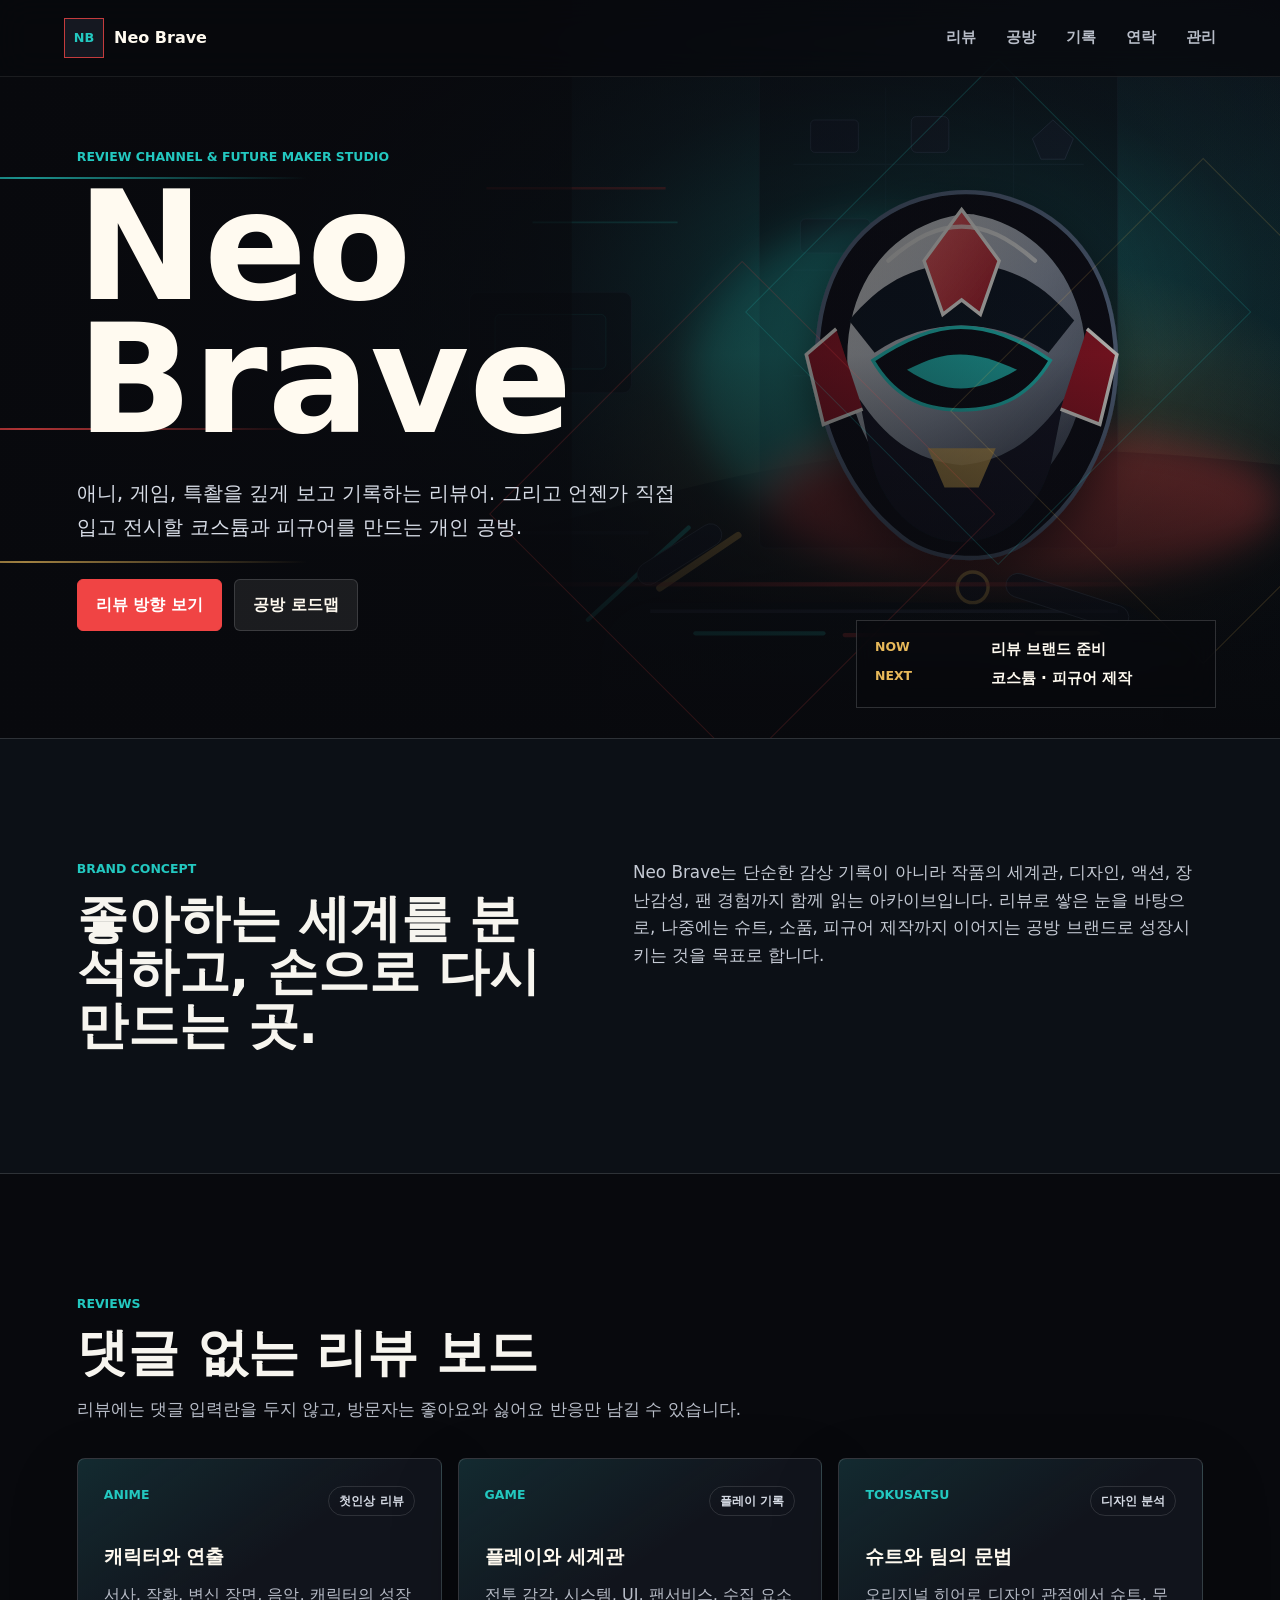
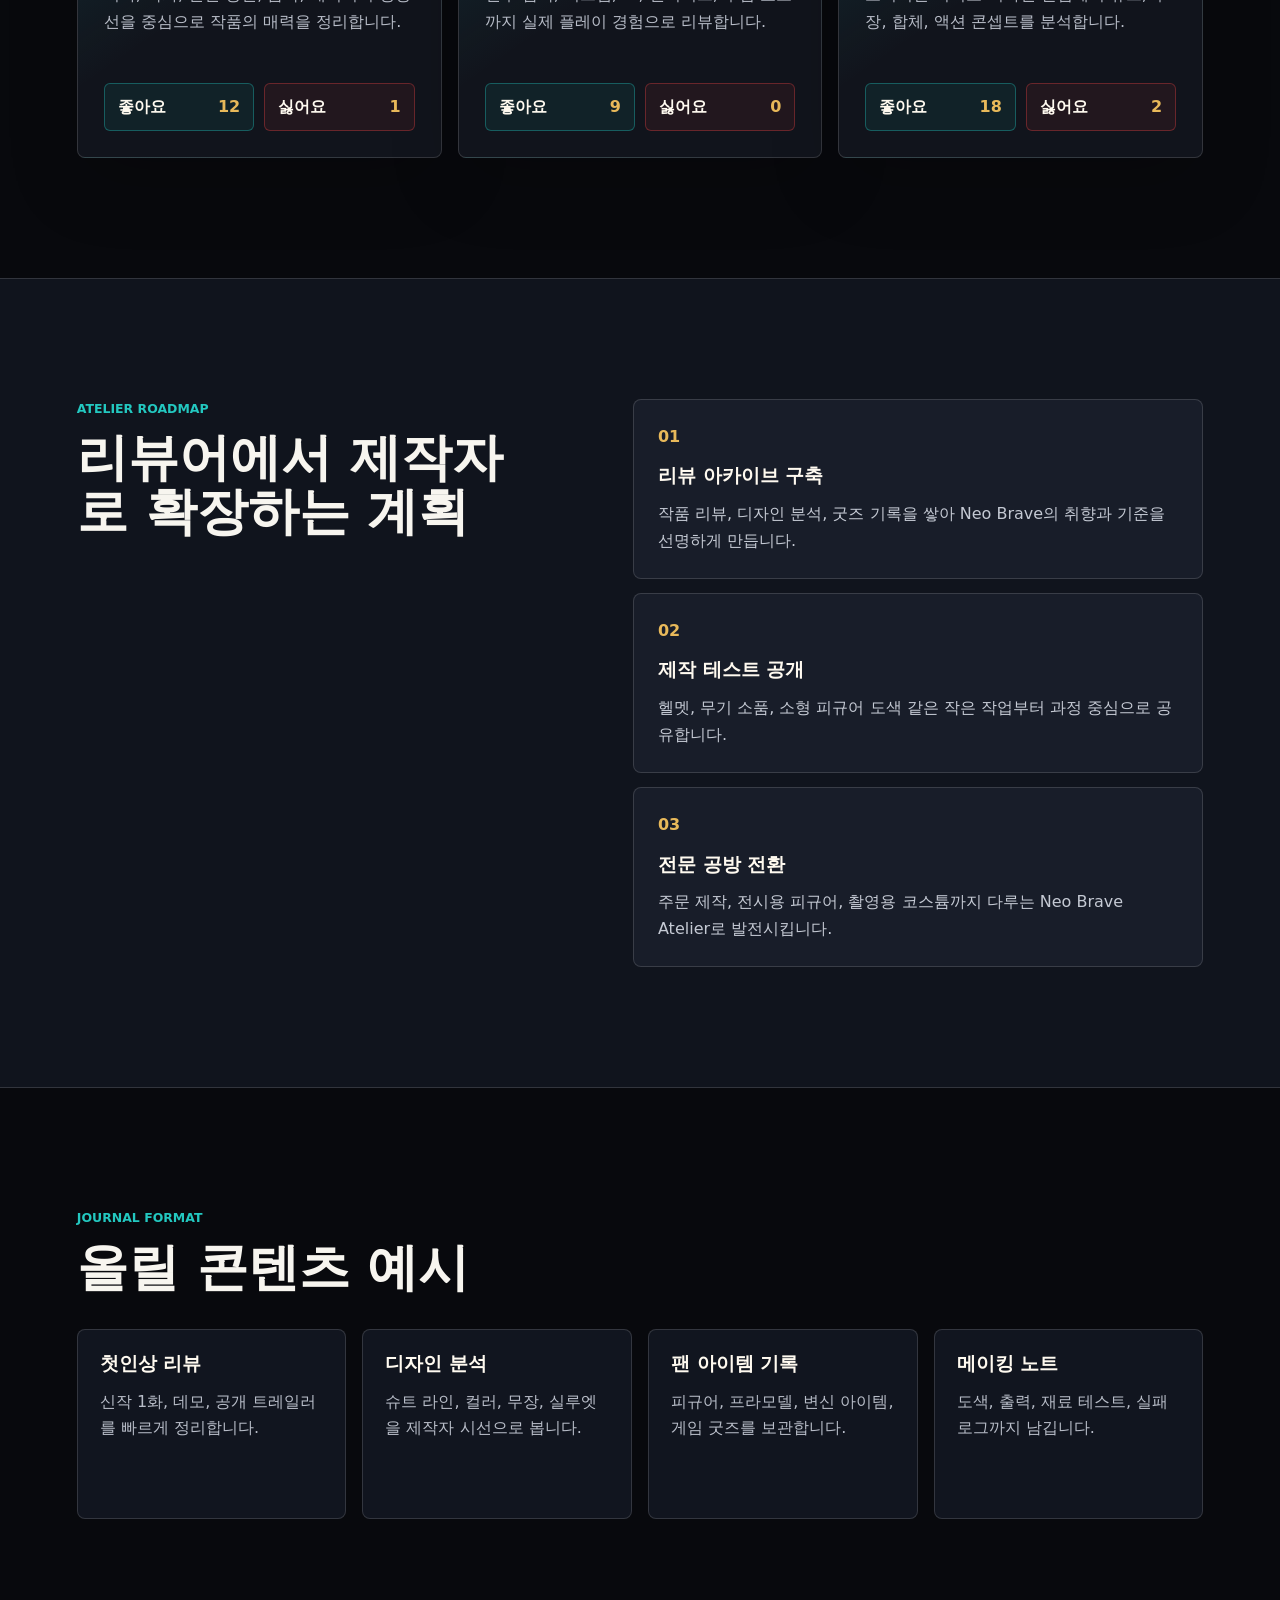
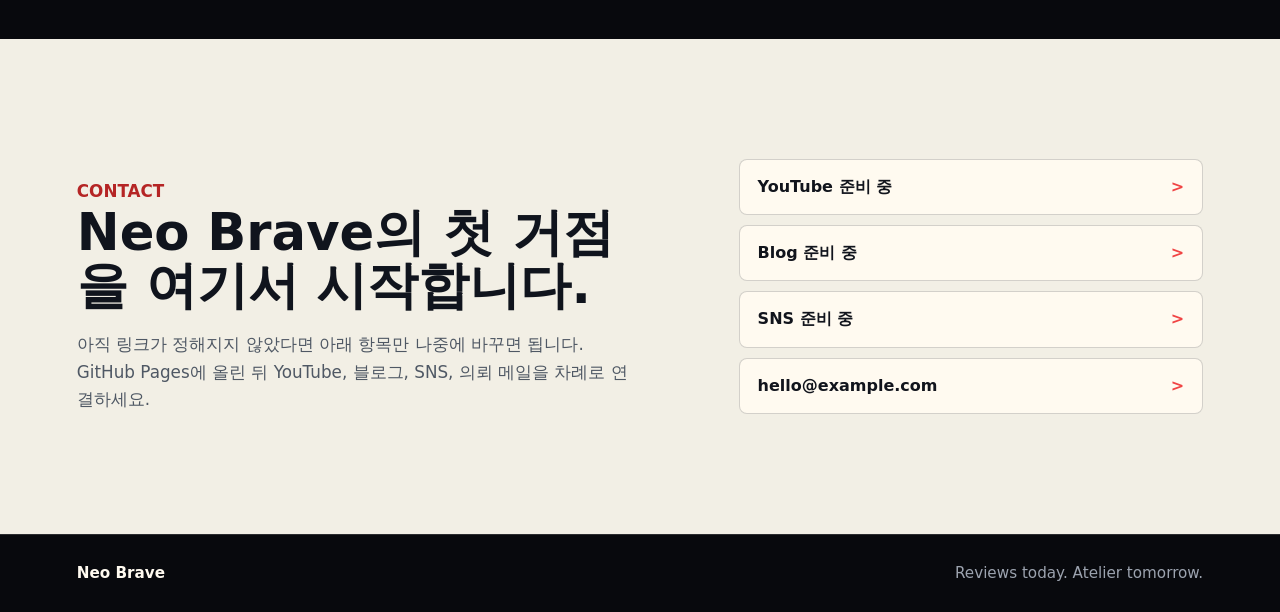
==== index.html @ 8bb8a766 "Add files via upload" ====
<!doctype html>
<html lang="ko">
  <head>
    <meta charset="utf-8" />
    <meta name="viewport" content="width=device-width, initial-scale=1" />
    <meta
      name="description"
      content="Neo Brave는 애니, 게임, 특촬 리뷰에서 출발해 코스튬과 피규어 제작으로 확장하는 개인 제작소입니다."
    />
    <title>Neo Brave | 리뷰와 제작의 개인 공방</title>
    <link rel="stylesheet" href="styles.css" />
  </head>
  <body>
    <header class="site-header" aria-label="주요 메뉴">
      <a class="brand-mark" href="#top" aria-label="Neo Brave 홈">
        <span class="brand-symbol">NB</span>
        <span>Neo Brave</span>
      </a>
      <nav class="nav-links" aria-label="페이지 이동">
        <a href="#reviews">리뷰</a>
        <a href="#atelier">공방</a>
        <a href="#journal">기록</a>
        <a href="#contact">연락</a>
        <a href="admin.html">관리</a>
      </nav>
    </header>

    <main id="top">
      <section class="hero" aria-labelledby="hero-title">
        <img class="hero-image" src="assets/neo-brave-hero.svg" alt="" />
        <div class="hero-shade" aria-hidden="true"></div>
        <div class="motion-grid" aria-hidden="true">
          <span></span>
          <span></span>
          <span></span>
        </div>
        <div class="signal-lines" aria-hidden="true">
          <span></span>
          <span></span>
          <span></span>
        </div>
        <div class="hero-content">
          <p class="eyebrow" data-bind="brand.eyebrow">Review Channel & Future Maker Studio</p>
          <h1 id="hero-title" data-bind="brand.heroTitle">Neo Brave</h1>
          <p class="hero-copy" data-bind="brand.heroCopy">
            애니, 게임, 특촬을 깊게 보고 기록하는 리뷰어. 그리고 언젠가 직접 입고 전시할
            코스튬과 피규어를 만드는 개인 공방.
          </p>
          <div class="hero-actions" aria-label="주요 이동">
            <a class="button primary" href="#reviews">리뷰 방향 보기</a>
            <a class="button secondary" href="#atelier">공방 로드맵</a>
          </div>
        </div>
        <div class="hero-status" aria-label="Neo Brave 현재 상태">
          <span>Now</span>
          <strong data-bind="brand.nowStatus">리뷰 브랜드 준비</strong>
          <span>Next</span>
          <strong data-bind="brand.nextStatus">코스튬 · 피규어 제작</strong>
        </div>
      </section>

      <section class="intro-section" aria-labelledby="intro-title">
        <div class="section-inner split">
          <div>
            <p class="section-kicker">Brand Concept</p>
            <h2 id="intro-title" data-bind="brand.introTitle">좋아하는 세계를 분석하고, 손으로 다시 만드는 곳.</h2>
          </div>
          <p data-bind="brand.introCopy">
            Neo Brave는 단순한 감상 기록이 아니라 작품의 세계관, 디자인, 액션, 장난감성,
            팬 경험까지 함께 읽는 아카이브입니다. 리뷰로 쌓은 눈을 바탕으로, 나중에는
            슈트, 소품, 피규어 제작까지 이어지는 공방 브랜드로 성장시키는 것을 목표로 합니다.
          </p>
        </div>
      </section>

      <section class="content-section" id="reviews" aria-labelledby="reviews-title">
        <div class="section-inner">
          <div class="section-heading">
            <p class="section-kicker">Reviews</p>
            <h2 id="reviews-title">댓글 없는 리뷰 보드</h2>
            <p class="section-note">
              리뷰에는 댓글 입력란을 두지 않고, 방문자는 좋아요와 싫어요 반응만 남길 수 있습니다.
            </p>
          </div>
          <div class="review-board" data-review-list aria-live="polite">
            <article class="review-card is-loading">
              <span class="card-label">Loading</span>
              <h3>리뷰를 불러오는 중</h3>
              <p>관리창에서 새 리뷰를 추가할 수 있습니다.</p>
            </article>
          </div>
        </div>
      </section>

      <section class="atelier-section" id="atelier" aria-labelledby="atelier-title">
        <div class="section-inner split">
          <div>
            <p class="section-kicker">Atelier Roadmap</p>
            <h2 id="atelier-title">리뷰어에서 제작자로 확장하는 계획</h2>
          </div>
          <div class="timeline" aria-label="공방 성장 단계">
            <article class="timeline-item">
              <span>01</span>
              <h3>리뷰 아카이브 구축</h3>
              <p>작품 리뷰, 디자인 분석, 굿즈 기록을 쌓아 Neo Brave의 취향과 기준을 선명하게 만듭니다.</p>
            </article>
            <article class="timeline-item">
              <span>02</span>
              <h3>제작 테스트 공개</h3>
              <p>헬멧, 무기 소품, 소형 피규어 도색 같은 작은 작업부터 과정 중심으로 공유합니다.</p>
            </article>
            <article class="timeline-item">
              <span>03</span>
              <h3>전문 공방 전환</h3>
              <p>주문 제작, 전시용 피규어, 촬영용 코스튬까지 다루는 Neo Brave Atelier로 발전시킵니다.</p>
            </article>
          </div>
        </div>
      </section>

      <section class="content-section" id="journal" aria-labelledby="journal-title">
        <div class="section-inner">
          <div class="section-heading">
            <p class="section-kicker">Journal Format</p>
            <h2 id="journal-title">올릴 콘텐츠 예시</h2>
          </div>
          <div class="card-grid four">
            <article class="mini-card">
              <h3>첫인상 리뷰</h3>
              <p>신작 1화, 데모, 공개 트레일러를 빠르게 정리합니다.</p>
            </article>
            <article class="mini-card">
              <h3>디자인 분석</h3>
              <p>슈트 라인, 컬러, 무장, 실루엣을 제작자 시선으로 봅니다.</p>
            </article>
            <article class="mini-card">
              <h3>팬 아이템 기록</h3>
              <p>피규어, 프라모델, 변신 아이템, 게임 굿즈를 보관합니다.</p>
            </article>
            <article class="mini-card">
              <h3>메이킹 노트</h3>
              <p>도색, 출력, 재료 테스트, 실패 로그까지 남깁니다.</p>
            </article>
          </div>
        </div>
      </section>

      <section class="contact-section" id="contact" aria-labelledby="contact-title">
        <div class="section-inner contact-layout">
          <div>
            <p class="section-kicker">Contact</p>
            <h2 id="contact-title">Neo Brave의 첫 거점을 여기서 시작합니다.</h2>
            <p>
              아직 링크가 정해지지 않았다면 아래 항목만 나중에 바꾸면 됩니다. GitHub Pages에 올린 뒤
              YouTube, 블로그, SNS, 의뢰 메일을 차례로 연결하세요.
            </p>
          </div>
          <div class="contact-links" data-contact-list aria-label="외부 링크">
            <a href="#" aria-label="YouTube 링크 준비 중">YouTube 준비 중</a>
            <a href="#" aria-label="Blog 링크 준비 중">Blog 준비 중</a>
            <a href="#" aria-label="SNS 링크 준비 중">SNS 준비 중</a>
            <a href="mailto:hello@example.com">hello@example.com</a>
          </div>
        </div>
      </section>
    </main>

    <footer class="site-footer">
      <span>Neo Brave</span>
      <span data-bind="brand.footerTagline">Reviews today. Atelier tomorrow.</span>
    </footer>
    <script src="data.js"></script>
    <script src="script.js"></script>
  </body>
</html>
---- styles.css ----
:root {
  --bg: #08090d;
  --panel: #11141c;
  --panel-strong: #181d29;
  --text: #f7f5ef;
  --muted: #b8bdc8;
  --line: rgba(255, 255, 255, 0.14);
  --red: #f04444;
  --teal: #23c8c0;
  --gold: #e8b95a;
  --white-soft: #fffaf0;
  --max: 1160px;
}

* {
  box-sizing: border-box;
}

html {
  scroll-behavior: smooth;
}

body {
  margin: 0;
  min-width: 320px;
  background: var(--bg);
  color: var(--text);
  font-family: "Pretendard", "Noto Sans KR", "Segoe UI", system-ui, sans-serif;
  line-height: 1.65;
}

body::selection {
  background: var(--red);
  color: var(--white-soft);
}

a {
  color: inherit;
  text-decoration: none;
}

.site-header {
  position: fixed;
  inset: 0 0 auto;
  z-index: 10;
  display: flex;
  align-items: center;
  justify-content: space-between;
  gap: 24px;
  padding: 18px clamp(20px, 5vw, 64px);
  background: rgba(8, 9, 13, 0.72);
  border-bottom: 1px solid rgba(255, 255, 255, 0.08);
  backdrop-filter: blur(16px);
}

.brand-mark {
  display: inline-flex;
  align-items: center;
  gap: 10px;
  font-weight: 800;
  color: var(--white-soft);
}

.brand-symbol {
  display: inline-grid;
  width: 40px;
  height: 40px;
  place-items: center;
  border: 1px solid rgba(240, 68, 68, 0.8);
  background: #151821;
  color: var(--teal);
  font-size: 0.8rem;
}

.nav-links {
  display: flex;
  align-items: center;
  gap: clamp(12px, 3vw, 30px);
  color: var(--muted);
  font-size: 0.95rem;
  font-weight: 700;
}

.nav-links a {
  transition: color 160ms ease;
}

.nav-links a:hover {
  color: var(--teal);
}

.hero {
  position: relative;
  isolation: isolate;
  min-height: 82svh;
  display: grid;
  align-items: center;
  padding: 112px clamp(20px, 6vw, 78px) 72px;
  overflow: hidden;
}

.hero-image,
.hero-shade {
  position: absolute;
  inset: 0;
  width: 100%;
  height: 100%;
}

.hero-image {
  z-index: -3;
  object-fit: cover;
  object-position: center;
  transform: scale(1.04);
  animation: hero-drift 18s ease-in-out infinite alternate;
}

.hero-shade {
  z-index: -2;
  background:
    linear-gradient(90deg, rgba(8, 9, 13, 0.96) 0%, rgba(8, 9, 13, 0.72) 42%, rgba(8, 9, 13, 0.12) 100%),
    linear-gradient(180deg, rgba(8, 9, 13, 0.42) 0%, rgba(8, 9, 13, 0.08) 48%, #08090d 100%);
}

.hero-content {
  position: relative;
  width: min(660px, 100%);
  animation: rise-in 900ms ease both;
}

.motion-grid,
.signal-lines {
  position: absolute;
  inset: 0;
  z-index: -1;
  overflow: hidden;
  pointer-events: none;
}

.motion-grid span {
  position: absolute;
  width: 28vw;
  height: 28vw;
  min-width: 260px;
  min-height: 260px;
  border: 1px solid rgba(35, 200, 192, 0.18);
  transform: rotate(45deg);
  animation: float-panel 12s ease-in-out infinite;
}

.motion-grid span:nth-child(1) {
  right: 8%;
  top: 18%;
}

.motion-grid span:nth-child(2) {
  right: 28%;
  bottom: 6%;
  border-color: rgba(240, 68, 68, 0.16);
  animation-delay: -4s;
}

.motion-grid span:nth-child(3) {
  right: -8%;
  bottom: 20%;
  border-color: rgba(232, 185, 90, 0.16);
  animation-delay: -7s;
}

.signal-lines span {
  position: absolute;
  left: -20%;
  width: 44%;
  height: 2px;
  background: linear-gradient(90deg, transparent, rgba(35, 200, 192, 0.72), transparent);
  animation: signal-sweep 7s linear infinite;
}

.signal-lines span:nth-child(1) {
  top: 24%;
}

.signal-lines span:nth-child(2) {
  top: 58%;
  background: linear-gradient(90deg, transparent, rgba(240, 68, 68, 0.72), transparent);
  animation-delay: -2.2s;
}

.signal-lines span:nth-child(3) {
  top: 76%;
  background: linear-gradient(90deg, transparent, rgba(232, 185, 90, 0.68), transparent);
  animation-delay: -4.4s;
}

.eyebrow,
.section-kicker,
.card-label {
  margin: 0 0 12px;
  color: var(--teal);
  font-size: 0.78rem;
  font-weight: 800;
  text-transform: uppercase;
  letter-spacing: 0;
}

h1,
h2,
h3,
p {
  overflow-wrap: anywhere;
}

h1 {
  margin: 0;
  color: var(--white-soft);
  font-size: clamp(4.2rem, 12vw, 9.5rem);
  line-height: 0.88;
  letter-spacing: 0;
}

h2 {
  margin: 0;
  font-size: clamp(2rem, 4vw, 4.1rem);
  line-height: 1.05;
  letter-spacing: 0;
}

h3 {
  margin: 0 0 12px;
  color: var(--white-soft);
  font-size: 1.2rem;
  line-height: 1.3;
}

.hero-copy {
  max-width: 620px;
  margin: 30px 0 0;
  color: #d8dde7;
  font-size: clamp(1.05rem, 2vw, 1.28rem);
}

.hero-actions {
  display: flex;
  flex-wrap: wrap;
  gap: 12px;
  margin-top: 34px;
}

.button {
  display: inline-flex;
  min-height: 48px;
  align-items: center;
  justify-content: center;
  padding: 12px 18px;
  border: 1px solid var(--line);
  border-radius: 6px;
  font-weight: 800;
  transition:
    transform 160ms ease,
    border-color 160ms ease,
    background 160ms ease;
}

.button:hover {
  transform: translateY(-2px);
}

.button.primary {
  background: var(--red);
  border-color: var(--red);
  color: #fff;
}

.button.secondary {
  background: rgba(255, 255, 255, 0.08);
  color: var(--white-soft);
}

.hero-status {
  position: absolute;
  right: clamp(20px, 5vw, 72px);
  bottom: 30px;
  display: grid;
  grid-template-columns: auto auto;
  gap: 4px 14px;
  width: min(360px, calc(100% - 40px));
  padding: 16px 18px;
  border: 1px solid rgba(255, 255, 255, 0.16);
  background: rgba(8, 9, 13, 0.72);
  backdrop-filter: blur(16px);
}

.hero-status span {
  color: var(--gold);
  font-size: 0.78rem;
  font-weight: 800;
  text-transform: uppercase;
}

.hero-status strong {
  color: var(--white-soft);
  font-size: 0.95rem;
}

.intro-section,
.content-section,
.atelier-section,
.contact-section {
  padding: clamp(64px, 10vw, 120px) clamp(20px, 6vw, 78px);
}

.intro-section {
  background: #0c1016;
  border-top: 1px solid var(--line);
  border-bottom: 1px solid var(--line);
}

.content-section {
  background: var(--bg);
}

.atelier-section {
  background: #10141d;
  border-block: 1px solid var(--line);
}

.contact-section {
  background: #f2efe5;
  color: #10141d;
}

.section-inner {
  width: min(var(--max), 100%);
  margin: 0 auto;
}

.split {
  display: grid;
  grid-template-columns: minmax(0, 0.9fr) minmax(320px, 1.1fr);
  gap: clamp(32px, 7vw, 92px);
  align-items: start;
}

.split > p,
.contact-layout p {
  margin: 0;
  color: var(--muted);
  font-size: 1.05rem;
}

.intro-section .split > p,
.atelier-section .timeline p {
  color: #c5cad4;
}

.section-heading {
  max-width: 720px;
  margin-bottom: 34px;
}

.section-note {
  margin: 16px 0 0;
  color: var(--muted);
  font-size: 1.05rem;
}

.card-grid {
  display: grid;
  gap: 16px;
}

.card-grid.three {
  grid-template-columns: repeat(3, minmax(0, 1fr));
}

.card-grid.four {
  grid-template-columns: repeat(4, minmax(0, 1fr));
}

.feature-card,
.mini-card,
.timeline-item {
  border: 1px solid var(--line);
  border-radius: 8px;
  background: var(--panel);
}

.feature-card {
  min-height: 260px;
  padding: 26px;
  display: flex;
  flex-direction: column;
  justify-content: flex-end;
}

.feature-card p,
.mini-card p {
  margin: 0;
  color: var(--muted);
}

.feature-card:nth-child(2) {
  background: #141a22;
  border-color: rgba(35, 200, 192, 0.34);
}

.feature-card:nth-child(3) {
  background: #18151a;
  border-color: rgba(240, 68, 68, 0.34);
}

.review-board {
  display: grid;
  grid-template-columns: repeat(3, minmax(0, 1fr));
  gap: 16px;
}

.review-card {
  min-height: 300px;
  display: flex;
  flex-direction: column;
  justify-content: space-between;
  padding: 26px;
  border: 1px solid var(--line);
  border-radius: 8px;
  background:
    linear-gradient(145deg, rgba(35, 200, 192, 0.12), transparent 42%),
    #11141c;
  box-shadow: 0 24px 70px rgba(0, 0, 0, 0.18);
}

.review-card.reveal-card {
  opacity: 0;
  transform: translateY(22px);
  transition:
    opacity 500ms ease,
    transform 500ms ease,
    border-color 180ms ease;
}

.review-card.reveal-card.is-visible {
  opacity: 1;
  transform: translateY(0);
}

.review-card:hover {
  border-color: rgba(35, 200, 192, 0.44);
}

.review-card-top {
  display: flex;
  align-items: center;
  justify-content: space-between;
  gap: 12px;
  margin-bottom: 28px;
}

.review-tag {
  display: inline-flex;
  min-height: 28px;
  align-items: center;
  padding: 4px 10px;
  border: 1px solid rgba(255, 255, 255, 0.12);
  border-radius: 999px;
  color: #d6dbe5;
  font-size: 0.78rem;
  font-weight: 800;
  white-space: nowrap;
}

.review-card p {
  margin: 0 0 24px;
  color: var(--muted);
}

.reaction-row {
  display: grid;
  grid-template-columns: repeat(2, minmax(0, 1fr));
  gap: 10px;
  margin-top: auto;
}

.reaction-button {
  display: flex;
  min-height: 48px;
  align-items: center;
  justify-content: space-between;
  gap: 8px;
  padding: 10px 13px;
  border: 1px solid rgba(35, 200, 192, 0.36);
  border-radius: 6px;
  background: rgba(35, 200, 192, 0.08);
  color: var(--white-soft);
  font: inherit;
  font-weight: 800;
  cursor: pointer;
  transition:
    transform 150ms ease,
    background 150ms ease,
    border-color 150ms ease;
}

.reaction-button:hover,
.reaction-button.is-active {
  transform: translateY(-2px);
  border-color: var(--teal);
  background: rgba(35, 200, 192, 0.18);
}

.reaction-button.dislike {
  border-color: rgba(240, 68, 68, 0.34);
  background: rgba(240, 68, 68, 0.08);
}

.reaction-button.dislike:hover,
.reaction-button.dislike.is-active {
  border-color: var(--red);
  background: rgba(240, 68, 68, 0.16);
}

.reaction-button strong {
  color: var(--gold);
}

.timeline {
  display: grid;
  gap: 14px;
}

.timeline-item {
  padding: 24px;
  background: var(--panel-strong);
}

.timeline-item span {
  display: inline-block;
  margin-bottom: 14px;
  color: var(--gold);
  font-weight: 900;
}

.timeline-item p {
  margin: 0;
}

.mini-card {
  min-height: 190px;
  padding: 22px;
  background: #11151f;
}

.contact-layout {
  display: grid;
  grid-template-columns: minmax(0, 1.1fr) minmax(320px, 0.9fr);
  gap: clamp(32px, 8vw, 94px);
  align-items: end;
}

.contact-section .section-kicker {
  color: #b52525;
}

.contact-section h2 {
  color: #10141d;
}

.contact-layout p {
  margin-top: 18px;
  color: #4f5864;
}

.contact-links {
  display: grid;
  gap: 10px;
}

.contact-links a {
  display: flex;
  min-height: 54px;
  align-items: center;
  justify-content: space-between;
  padding: 14px 18px;
  border: 1px solid rgba(16, 20, 29, 0.18);
  border-radius: 8px;
  background: #fffaf0;
  color: #11141c;
  font-weight: 800;
}

.contact-links a::after {
  content: ">";
  color: var(--red);
}

.site-footer {
  display: flex;
  flex-wrap: wrap;
  justify-content: space-between;
  gap: 12px;
  padding: 26px clamp(20px, 6vw, 78px);
  background: #08090d;
  color: #9ca3af;
  border-top: 1px solid var(--line);
  font-size: 0.95rem;
}

.site-footer span:first-child {
  color: var(--white-soft);
  font-weight: 900;
}

.admin-page {
  background:
    radial-gradient(circle at 78% 12%, rgba(35, 200, 192, 0.16), transparent 34rem),
    radial-gradient(circle at 18% 24%, rgba(240, 68, 68, 0.12), transparent 30rem),
    var(--bg);
}

.admin-shell {
  padding: 128px clamp(20px, 6vw, 78px) 80px;
}

.admin-hero,
.admin-grid {
  width: min(var(--max), 100%);
  margin: 0 auto;
}

.admin-hero {
  padding: 52px 0 34px;
}

.admin-hero h1 {
  font-size: clamp(3.2rem, 8vw, 6.4rem);
}

.admin-hero p:not(.eyebrow) {
  max-width: 760px;
  margin: 24px 0 0;
  color: var(--muted);
  font-size: 1.08rem;
}

.admin-grid {
  display: grid;
  grid-template-columns: minmax(0, 1fr) minmax(0, 1fr);
  gap: 18px;
}

.admin-panel {
  padding: 24px;
  border: 1px solid var(--line);
  border-radius: 8px;
  background: rgba(17, 20, 28, 0.92);
}

.admin-panel.wide {
  grid-column: 1 / -1;
}

.admin-panel-heading {
  margin-bottom: 20px;
}

.admin-panel h2 {
  font-size: clamp(1.5rem, 3vw, 2.35rem);
}

.admin-panel label {
  display: grid;
  gap: 8px;
  margin-bottom: 14px;
  color: #d5d9e2;
  font-size: 0.92rem;
  font-weight: 800;
}

.admin-panel input,
.admin-panel textarea {
  width: 100%;
  border: 1px solid rgba(255, 255, 255, 0.14);
  border-radius: 6px;
  background: #090d14;
  color: var(--text);
  font: inherit;
  padding: 12px 13px;
}

.admin-panel textarea {
  resize: vertical;
}

.form-pair {
  display: grid;
  grid-template-columns: repeat(2, minmax(0, 1fr));
  gap: 12px;
}

.admin-actions {
  display: flex;
  flex-wrap: wrap;
  gap: 10px;
}

.admin-actions.compact {
  justify-content: flex-end;
}

.admin-list {
  display: grid;
  gap: 10px;
  margin-top: 16px;
}

.admin-list-item,
.contact-editor {
  display: grid;
  gap: 12px;
  padding: 14px;
  border: 1px solid rgba(255, 255, 255, 0.12);
  border-radius: 8px;
  background: rgba(255, 255, 255, 0.04);
}

.admin-list-item {
  grid-template-columns: minmax(0, 1fr) auto;
  align-items: center;
}

.admin-list-item strong,
.admin-list-item span {
  display: block;
}

.admin-list-item span {
  margin-top: 4px;
  color: var(--muted);
  font-size: 0.92rem;
}

.contact-editor {
  grid-template-columns: minmax(0, 1fr) minmax(0, 1fr) auto;
  align-items: end;
}

.admin-help {
  margin: 0 0 16px;
  color: var(--muted);
}

.button.danger,
.button.secondary.danger {
  border-color: rgba(240, 68, 68, 0.4);
  color: #ffd9d9;
}

@keyframes hero-drift {
  from {
    transform: scale(1.04) translate3d(0, 0, 0);
  }

  to {
    transform: scale(1.1) translate3d(1.5%, -1.2%, 0);
  }
}

@keyframes float-panel {
  0%,
  100% {
    transform: translate3d(0, 0, 0) rotate(45deg);
  }

  50% {
    transform: translate3d(18px, -22px, 0) rotate(48deg);
  }
}

@keyframes signal-sweep {
  from {
    transform: translateX(0);
  }

  to {
    transform: translateX(330%);
  }
}

@keyframes rise-in {
  from {
    opacity: 0;
    transform: translateY(18px);
  }

  to {
    opacity: 1;
    transform: translateY(0);
  }
}

@media (max-width: 900px) {
  .site-header {
    position: absolute;
    align-items: flex-start;
    flex-direction: column;
    gap: 14px;
  }

  .nav-links {
    width: 100%;
    justify-content: space-between;
  }

  .hero {
    min-height: 78svh;
    padding-top: 154px;
  }

  .hero-shade {
    background:
      linear-gradient(90deg, rgba(8, 9, 13, 0.96) 0%, rgba(8, 9, 13, 0.68) 64%, rgba(8, 9, 13, 0.18) 100%),
      linear-gradient(180deg, rgba(8, 9, 13, 0.4) 0%, #08090d 100%);
  }

  .split,
  .contact-layout {
    grid-template-columns: 1fr;
  }

  .card-grid.three,
  .card-grid.four,
  .review-board {
    grid-template-columns: repeat(2, minmax(0, 1fr));
  }

  .hero-status {
    position: static;
    margin-top: 34px;
  }

  .admin-shell {
    padding-top: 168px;
  }

  .admin-grid {
    grid-template-columns: 1fr;
  }

  .contact-editor,
  .admin-list-item {
    grid-template-columns: 1fr;
  }
}

@media (max-width: 620px) {
  .brand-symbol {
    width: 36px;
    height: 36px;
  }

  .nav-links {
    gap: 8px;
    font-size: 0.86rem;
  }

  .hero {
    min-height: auto;
    padding-bottom: 56px;
  }

  h1 {
    font-size: 4.4rem;
  }

  h2 {
    font-size: 2rem;
  }

  .hero-actions,
  .button {
    width: 100%;
  }

  .card-grid.three,
  .card-grid.four,
  .review-board {
    grid-template-columns: 1fr;
  }

  .feature-card,
  .mini-card,
  .timeline-item {
    min-height: auto;
    padding: 22px;
  }

  .contact-links a {
    align-items: flex-start;
    gap: 12px;
  }

  .review-card-top,
  .reaction-row,
  .form-pair {
    grid-template-columns: 1fr;
  }

  .review-card-top {
    align-items: flex-start;
    flex-direction: column;
  }
}

@media (prefers-reduced-motion: reduce) {
  *,
  *::before,
  *::after {
    scroll-behavior: auto !important;
    animation-duration: 1ms !important;
    animation-iteration-count: 1 !important;
    transition-duration: 1ms !important;
  }
}
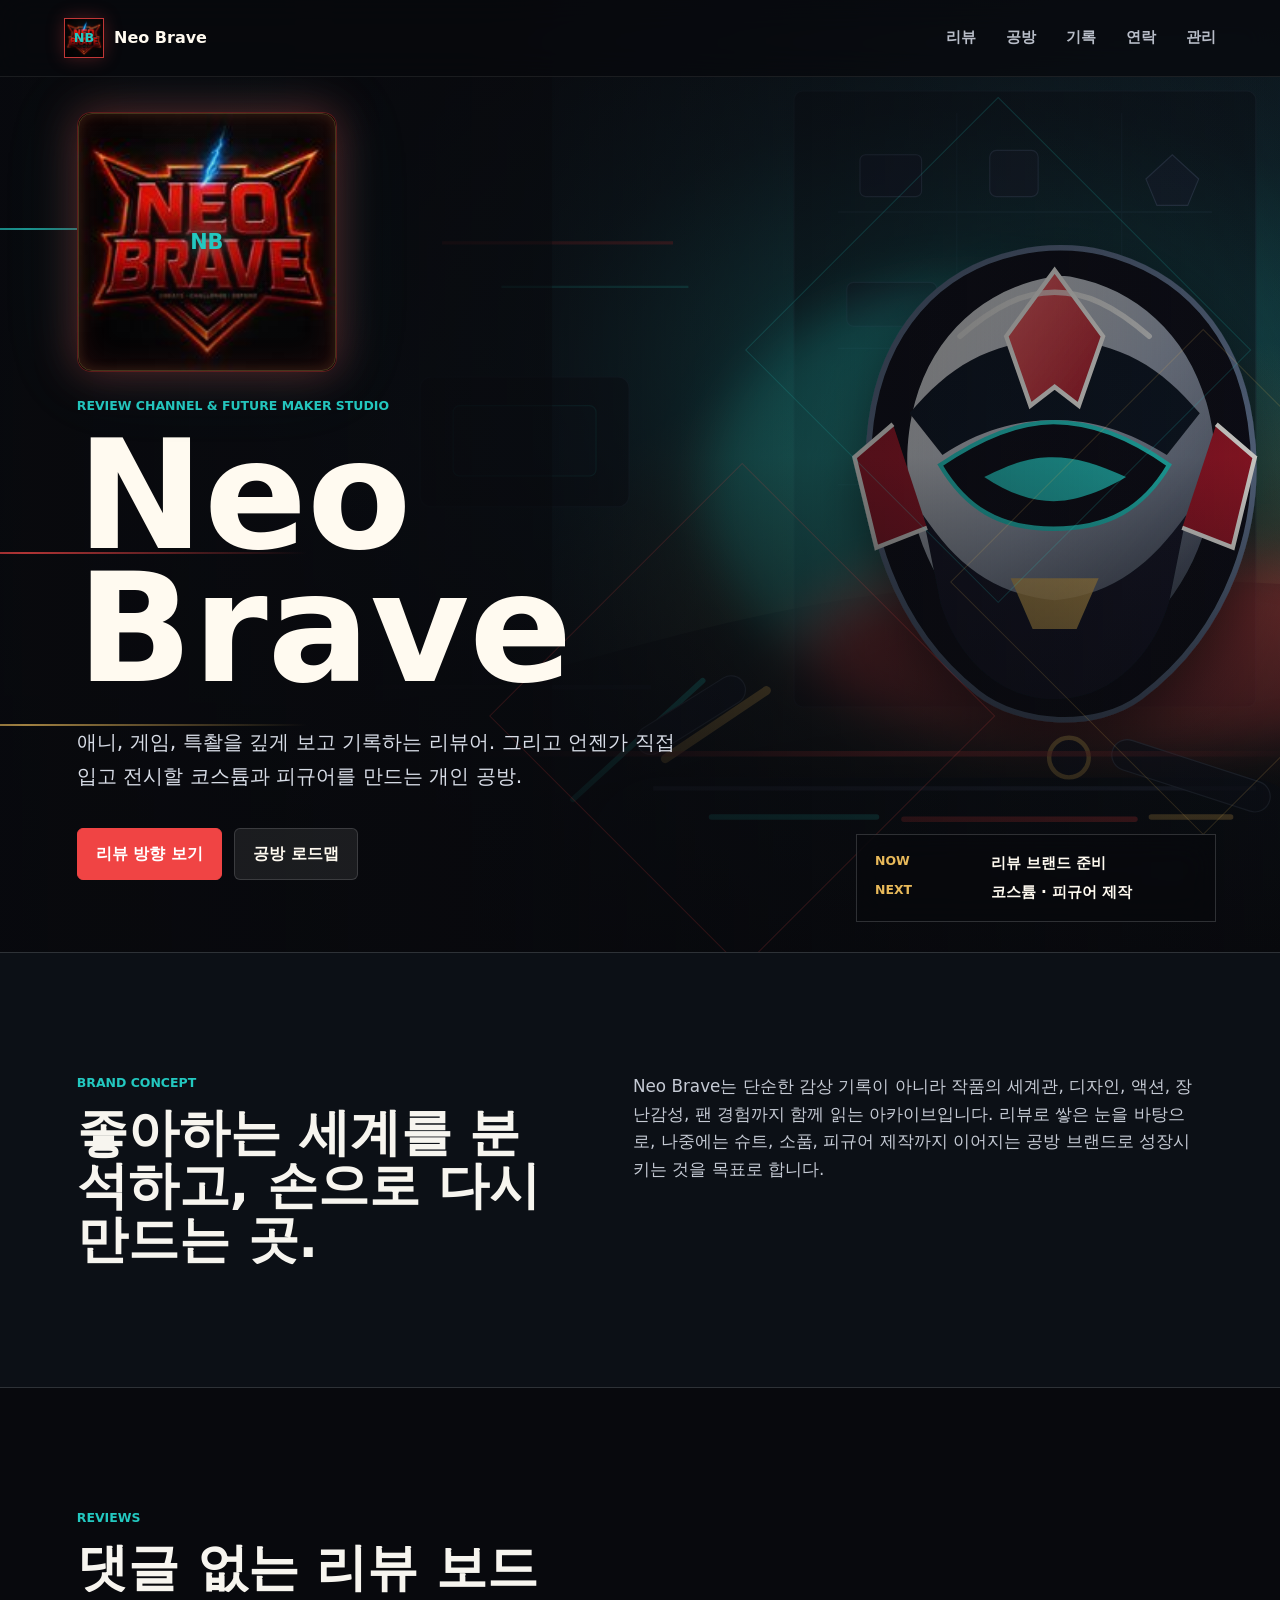
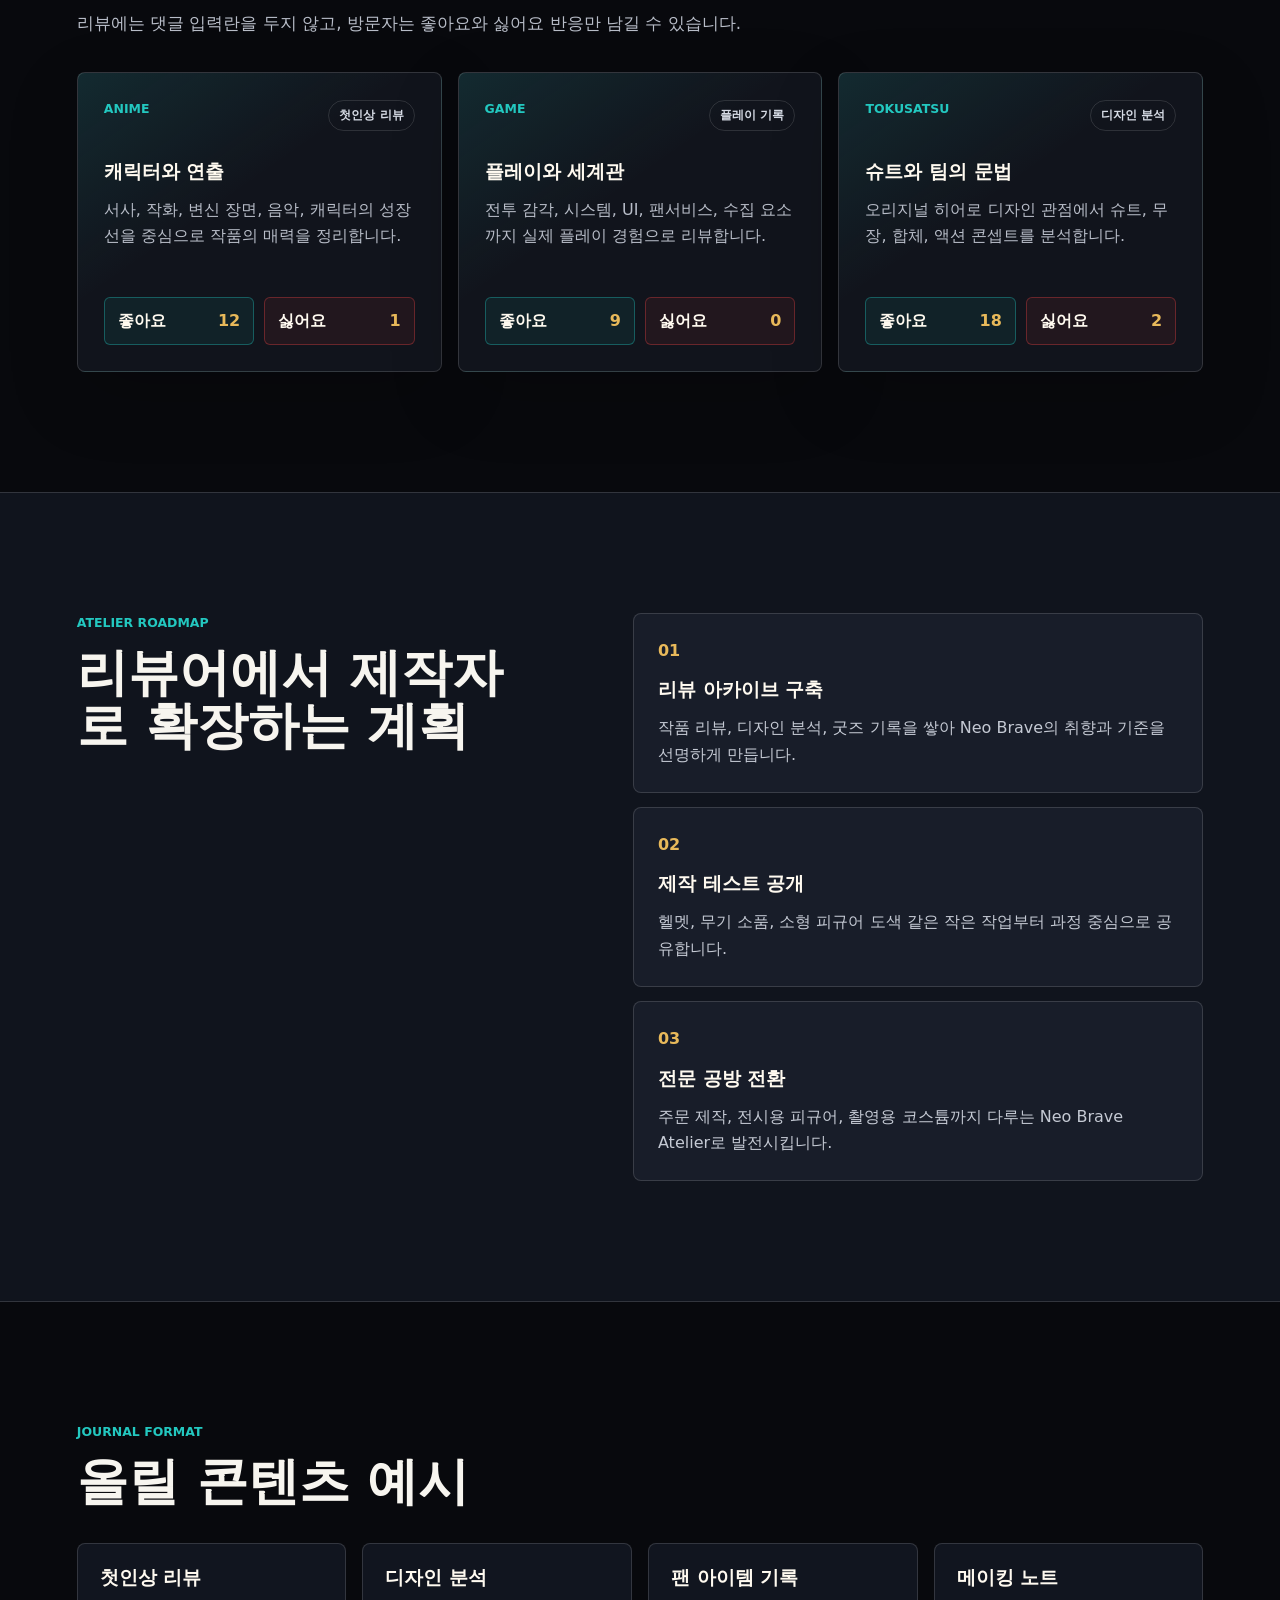
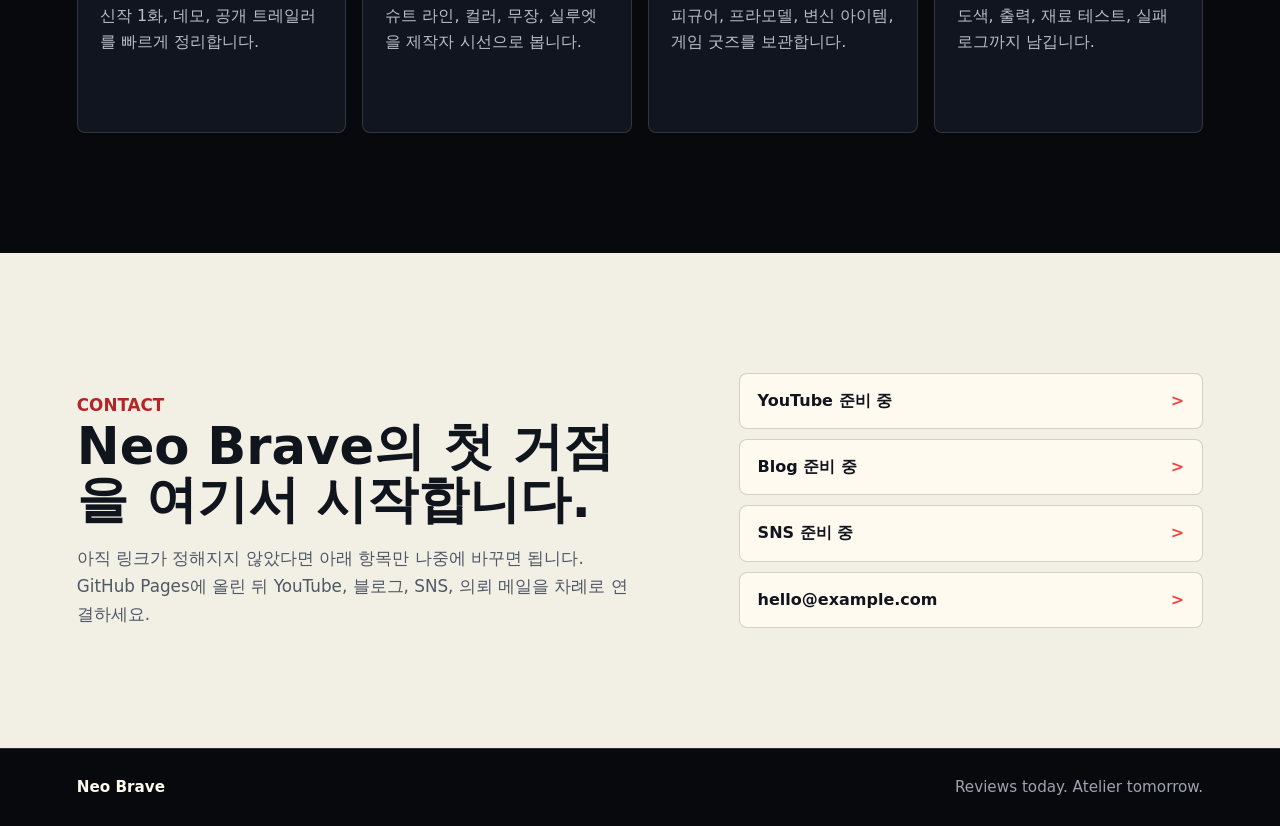
==== commit 4f77ff07: "Add files via upload" ====
--- a/index.html
+++ b/index.html
@@ -40,6 +40,9 @@
           <span></span>
         </div>
         <div class="hero-content">
+          <div class="hero-logo-lockup" aria-hidden="true">
+            <span class="hero-logo-fallback">NB</span>
+          </div>
           <p class="eyebrow" data-bind="brand.eyebrow">Review Channel & Future Maker Studio</p>
           <h1 id="hero-title" data-bind="brand.heroTitle">Neo Brave</h1>
           <p class="hero-copy" data-bind="brand.heroCopy">
--- a/styles.css
+++ b/styles.css
@@ -10,6 +10,7 @@
   --gold: #e8b95a;
   --white-soft: #fffaf0;
   --max: 1160px;
+  --brand-logo-image: url("assets/neo-brave-logo.svg");
 }
 
 * {
@@ -70,6 +71,11 @@
   background: #151821;
   color: var(--teal);
   font-size: 0.8rem;
+  background-image: var(--brand-logo-image, none);
+  background-size: cover;
+  background-position: center;
+  box-shadow: 0 0 18px rgba(240, 68, 68, 0.28);
+  animation: logo-breathe 4.8s ease-in-out infinite;
 }
 
 .nav-links {
@@ -126,6 +132,61 @@
   position: relative;
   width: min(660px, 100%);
   animation: rise-in 900ms ease both;
+}
+
+.hero-logo-lockup {
+  position: relative;
+  overflow: hidden;
+  display: inline-grid;
+  width: min(260px, 58vw);
+  aspect-ratio: 1 / 1;
+  place-items: center;
+  margin-bottom: 24px;
+  border: 1px solid rgba(240, 68, 68, 0.38);
+  border-radius: 14px;
+  background:
+    radial-gradient(circle at 50% 42%, rgba(240, 68, 68, 0.12), transparent 46%),
+    linear-gradient(180deg, rgba(8, 9, 13, 0), rgba(8, 9, 13, 0.3)),
+    var(--brand-logo-image, linear-gradient(145deg, #151821, #0b1018));
+  background-size: cover;
+  background-position: center;
+  box-shadow:
+    0 0 42px rgba(240, 68, 68, 0.34),
+    0 0 80px rgba(35, 200, 192, 0.12),
+    inset 0 0 28px rgba(0, 0, 0, 0.42);
+  animation:
+    logo-float 6s ease-in-out infinite,
+    logo-breathe 4.8s ease-in-out infinite;
+}
+
+.hero-logo-lockup::before,
+.hero-logo-lockup::after {
+  content: "";
+  position: absolute;
+  pointer-events: none;
+}
+
+.hero-logo-lockup::before {
+  inset: -35%;
+  background: linear-gradient(115deg, transparent 38%, rgba(255, 255, 255, 0.46) 48%, transparent 58%);
+  transform: translateX(-80%) rotate(8deg);
+  animation: logo-shine 5.6s ease-in-out infinite;
+}
+
+.hero-logo-lockup::after {
+  inset: 0;
+  border-radius: inherit;
+  border: 1px solid rgba(232, 185, 90, 0.28);
+  box-shadow:
+    inset 0 0 34px rgba(240, 68, 68, 0.16),
+    inset 0 0 12px rgba(232, 185, 90, 0.14);
+}
+
+.hero-logo-fallback {
+  color: var(--teal);
+  font-size: 1.3rem;
+  font-weight: 900;
+  text-shadow: 0 0 18px rgba(35, 200, 192, 0.65);
 }
 
 .motion-grid,
@@ -797,6 +858,46 @@
   }
 }
 
+@keyframes logo-float {
+  0%,
+  100% {
+    transform: translate3d(0, 0, 0) rotate(-1deg);
+  }
+
+  50% {
+    transform: translate3d(0, -12px, 0) rotate(1.4deg);
+  }
+}
+
+@keyframes logo-breathe {
+  0%,
+  100% {
+    filter: drop-shadow(0 0 8px rgba(240, 68, 68, 0.35));
+  }
+
+  50% {
+    filter: drop-shadow(0 0 22px rgba(240, 68, 68, 0.68)) drop-shadow(0 0 18px rgba(35, 200, 192, 0.22));
+  }
+}
+
+@keyframes logo-shine {
+  0%,
+  42% {
+    transform: translateX(-90%) rotate(8deg);
+    opacity: 0;
+  }
+
+  52% {
+    opacity: 0.75;
+  }
+
+  68%,
+  100% {
+    transform: translateX(95%) rotate(8deg);
+    opacity: 0;
+  }
+}
+
 @media (max-width: 900px) {
   .site-header {
     position: absolute;
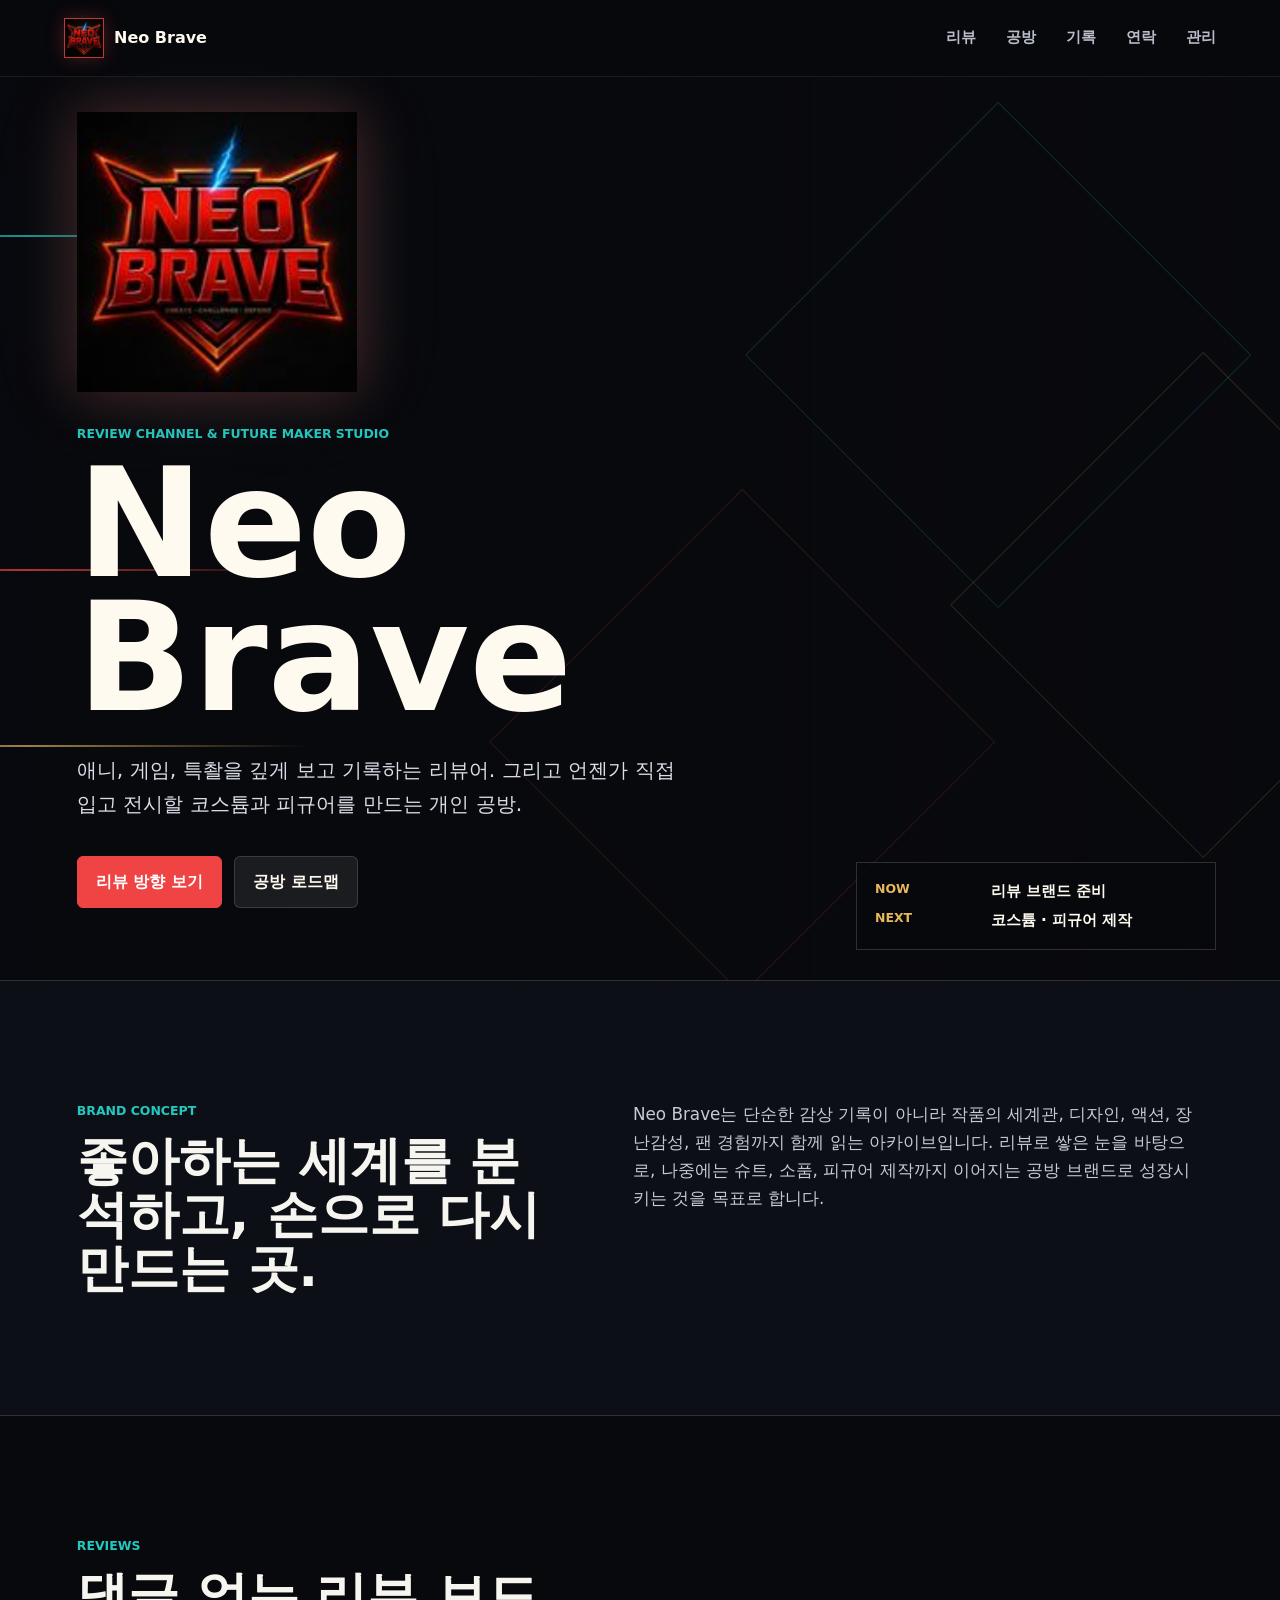
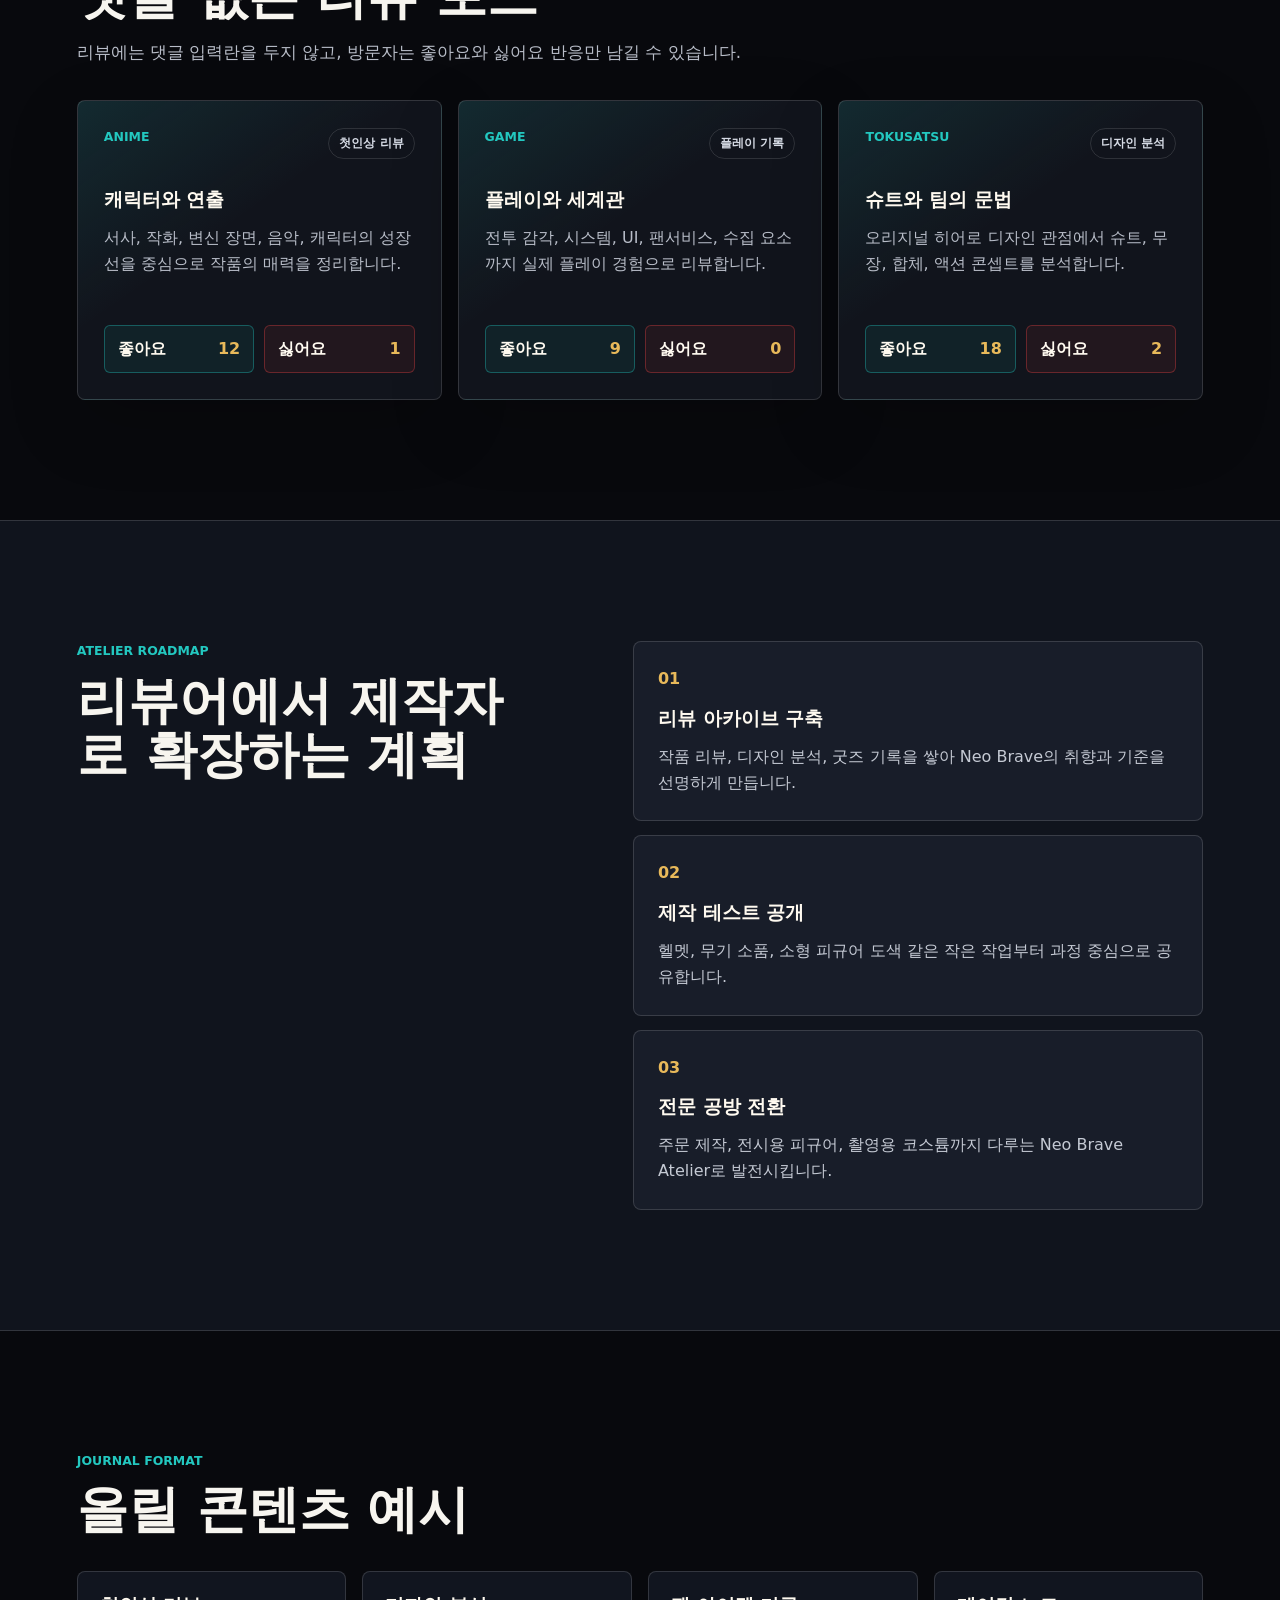
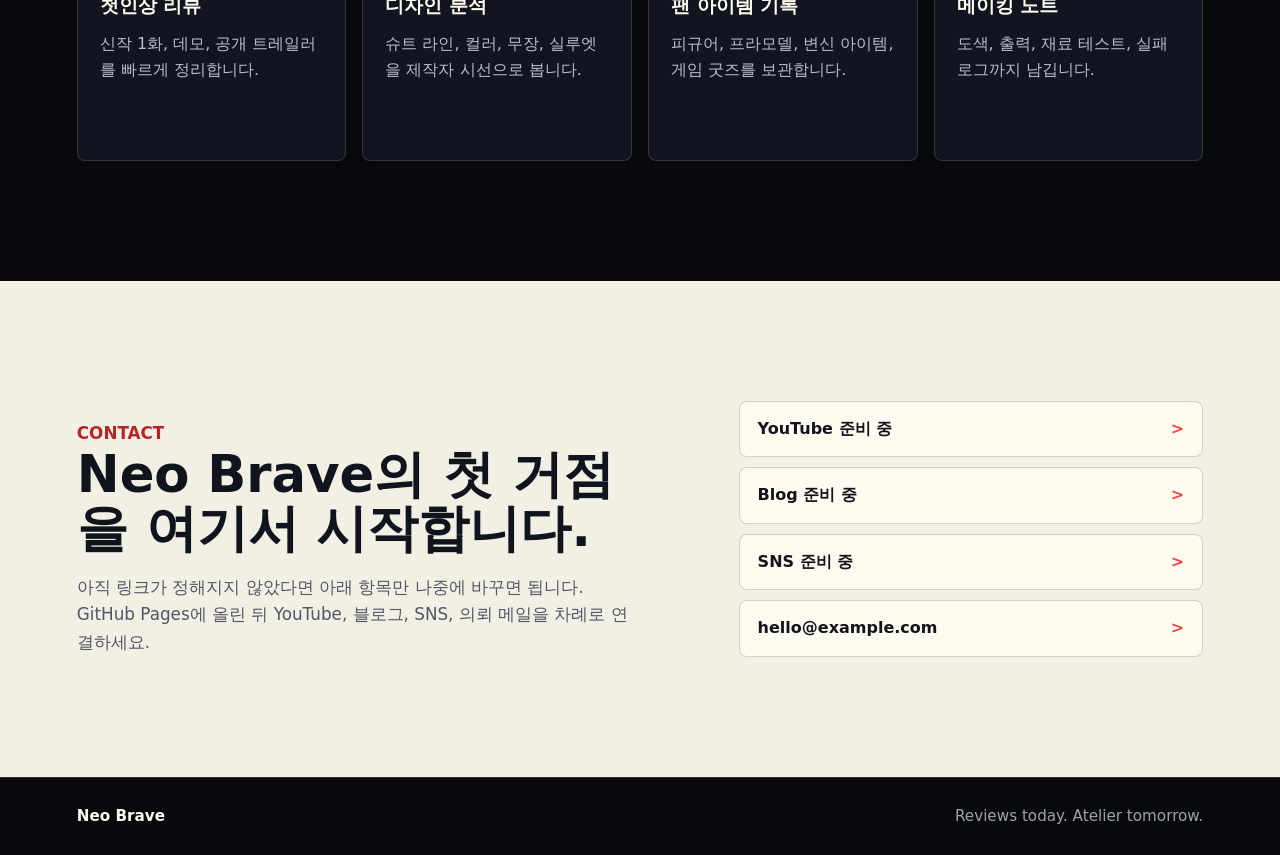
==== commit 7b71f71d: "Add files via upload" ====
--- a/index.html
+++ b/index.html
@@ -13,7 +13,7 @@
   <body>
     <header class="site-header" aria-label="주요 메뉴">
       <a class="brand-mark" href="#top" aria-label="Neo Brave 홈">
-        <span class="brand-symbol">NB</span>
+        <span class="brand-symbol" aria-hidden="true"></span>
         <span>Neo Brave</span>
       </a>
       <nav class="nav-links" aria-label="페이지 이동">
@@ -27,7 +27,7 @@
 
     <main id="top">
       <section class="hero" aria-labelledby="hero-title">
-        <img class="hero-image" src="assets/neo-brave-hero.svg" alt="" />
+        <img class="hero-image" src="assets/neo-brave-workshop.png" alt="" />
         <div class="hero-shade" aria-hidden="true"></div>
         <div class="motion-grid" aria-hidden="true">
           <span></span>
@@ -40,9 +40,7 @@
           <span></span>
         </div>
         <div class="hero-content">
-          <div class="hero-logo-lockup" aria-hidden="true">
-            <span class="hero-logo-fallback">NB</span>
-          </div>
+          <div class="hero-logo-lockup" role="img" aria-label="Neo Brave 로고"></div>
           <p class="eyebrow" data-bind="brand.eyebrow">Review Channel & Future Maker Studio</p>
           <h1 id="hero-title" data-bind="brand.heroTitle">Neo Brave</h1>
           <p class="hero-copy" data-bind="brand.heroCopy">
--- a/styles.css
+++ b/styles.css
@@ -11,6 +11,7 @@
   --white-soft: #fffaf0;
   --max: 1160px;
   --brand-logo-image: url("assets/neo-brave-logo.svg");
+  --hero-workshop-image: url("assets/neo-brave-workshop.png");
 }
 
 * {
@@ -63,19 +64,31 @@
 }
 
 .brand-symbol {
+  position: relative;
+  overflow: hidden;
   display: inline-grid;
   width: 40px;
   height: 40px;
   place-items: center;
   border: 1px solid rgba(240, 68, 68, 0.8);
   background: #151821;
-  color: var(--teal);
-  font-size: 0.8rem;
+  color: transparent;
+  font-size: 0;
   background-image: var(--brand-logo-image, none);
   background-size: cover;
   background-position: center;
   box-shadow: 0 0 18px rgba(240, 68, 68, 0.28);
-  animation: logo-breathe 4.8s ease-in-out infinite;
+}
+
+.brand-symbol::after {
+  content: "";
+  position: absolute;
+  inset: -22% 34% 44% 42%;
+  background: linear-gradient(180deg, transparent, rgba(80, 215, 255, 0.95), #ffffff, transparent);
+  clip-path: polygon(48% 0, 70% 0, 56% 38%, 74% 38%, 34% 100%, 44% 50%, 28% 50%);
+  opacity: 0;
+  filter: drop-shadow(0 0 8px rgba(76, 216, 255, 0.9));
+  animation: lightning-flicker 4.6s steps(1, end) infinite;
 }
 
 .nav-links {
@@ -103,6 +116,9 @@
   align-items: center;
   padding: 112px clamp(20px, 6vw, 78px) 72px;
   overflow: hidden;
+  background-image: var(--hero-workshop-image);
+  background-size: cover;
+  background-position: center right;
 }
 
 .hero-image,
@@ -116,9 +132,9 @@
 .hero-image {
   z-index: -3;
   object-fit: cover;
-  object-position: center;
-  transform: scale(1.04);
-  animation: hero-drift 18s ease-in-out infinite alternate;
+  object-position: center right;
+  transform: scale(1.02);
+  animation: hero-drift 22s ease-in-out infinite alternate;
 }
 
 .hero-shade {
@@ -138,25 +154,20 @@
   position: relative;
   overflow: hidden;
   display: inline-grid;
-  width: min(260px, 58vw);
+  width: min(280px, 62vw);
   aspect-ratio: 1 / 1;
   place-items: center;
   margin-bottom: 24px;
-  border: 1px solid rgba(240, 68, 68, 0.38);
-  border-radius: 14px;
+  border: 0;
+  border-radius: 0;
   background:
-    radial-gradient(circle at 50% 42%, rgba(240, 68, 68, 0.12), transparent 46%),
-    linear-gradient(180deg, rgba(8, 9, 13, 0), rgba(8, 9, 13, 0.3)),
     var(--brand-logo-image, linear-gradient(145deg, #151821, #0b1018));
-  background-size: cover;
+  background-size: contain;
   background-position: center;
+  background-repeat: no-repeat;
   box-shadow:
-    0 0 42px rgba(240, 68, 68, 0.34),
-    0 0 80px rgba(35, 200, 192, 0.12),
-    inset 0 0 28px rgba(0, 0, 0, 0.42);
-  animation:
-    logo-float 6s ease-in-out infinite,
-    logo-breathe 4.8s ease-in-out infinite;
+    0 0 54px rgba(240, 68, 68, 0.3),
+    0 0 86px rgba(35, 200, 192, 0.12);
 }
 
 .hero-logo-lockup::before,
@@ -167,26 +178,24 @@
 }
 
 .hero-logo-lockup::before {
-  inset: -35%;
-  background: linear-gradient(115deg, transparent 38%, rgba(255, 255, 255, 0.46) 48%, transparent 58%);
-  transform: translateX(-80%) rotate(8deg);
-  animation: logo-shine 5.6s ease-in-out infinite;
+  inset: -10% 41% 45% 44%;
+  background: linear-gradient(180deg, transparent 0%, rgba(37, 210, 255, 0.75) 34%, #ffffff 50%, rgba(37, 210, 255, 0.9) 68%, transparent 100%);
+  clip-path: polygon(50% 0, 69% 0, 56% 38%, 76% 38%, 30% 100%, 43% 51%, 26% 51%);
+  opacity: 0;
+  filter:
+    drop-shadow(0 0 10px rgba(80, 215, 255, 0.95))
+    drop-shadow(0 0 28px rgba(80, 215, 255, 0.58));
+  animation: lightning-flicker 3.8s steps(1, end) infinite;
 }
 
 .hero-logo-lockup::after {
   inset: 0;
-  border-radius: inherit;
-  border: 1px solid rgba(232, 185, 90, 0.28);
-  box-shadow:
-    inset 0 0 34px rgba(240, 68, 68, 0.16),
-    inset 0 0 12px rgba(232, 185, 90, 0.14);
-}
-
-.hero-logo-fallback {
-  color: var(--teal);
-  font-size: 1.3rem;
-  font-weight: 900;
-  text-shadow: 0 0 18px rgba(35, 200, 192, 0.65);
+  background:
+    radial-gradient(circle at 51% 17%, rgba(107, 227, 255, 0.88), transparent 13%),
+    radial-gradient(circle at 50% 28%, rgba(240, 68, 68, 0.3), transparent 42%);
+  opacity: 0;
+  mix-blend-mode: screen;
+  animation: logo-light-burst 3.8s steps(1, end) infinite;
 }
 
 .motion-grid,
@@ -880,6 +889,56 @@
   }
 }
 
+@keyframes lightning-flicker {
+  0%,
+  58%,
+  64%,
+  67%,
+  100% {
+    opacity: 0;
+    transform: translate3d(0, 0, 0) scaleY(0.96);
+  }
+
+  59% {
+    opacity: 0.95;
+    transform: translate3d(-2px, -2px, 0) scaleY(1.08);
+  }
+
+  61% {
+    opacity: 0.25;
+    transform: translate3d(2px, 1px, 0) scaleY(0.92);
+  }
+
+  63%,
+  66% {
+    opacity: 1;
+    transform: translate3d(0, -1px, 0) scaleY(1.12);
+  }
+}
+
+@keyframes logo-light-burst {
+  0%,
+  58%,
+  64%,
+  67%,
+  100% {
+    opacity: 0;
+  }
+
+  59% {
+    opacity: 0.62;
+  }
+
+  61% {
+    opacity: 0.16;
+  }
+
+  63%,
+  66% {
+    opacity: 0.74;
+  }
+}
+
 @keyframes logo-shine {
   0%,
   42% {
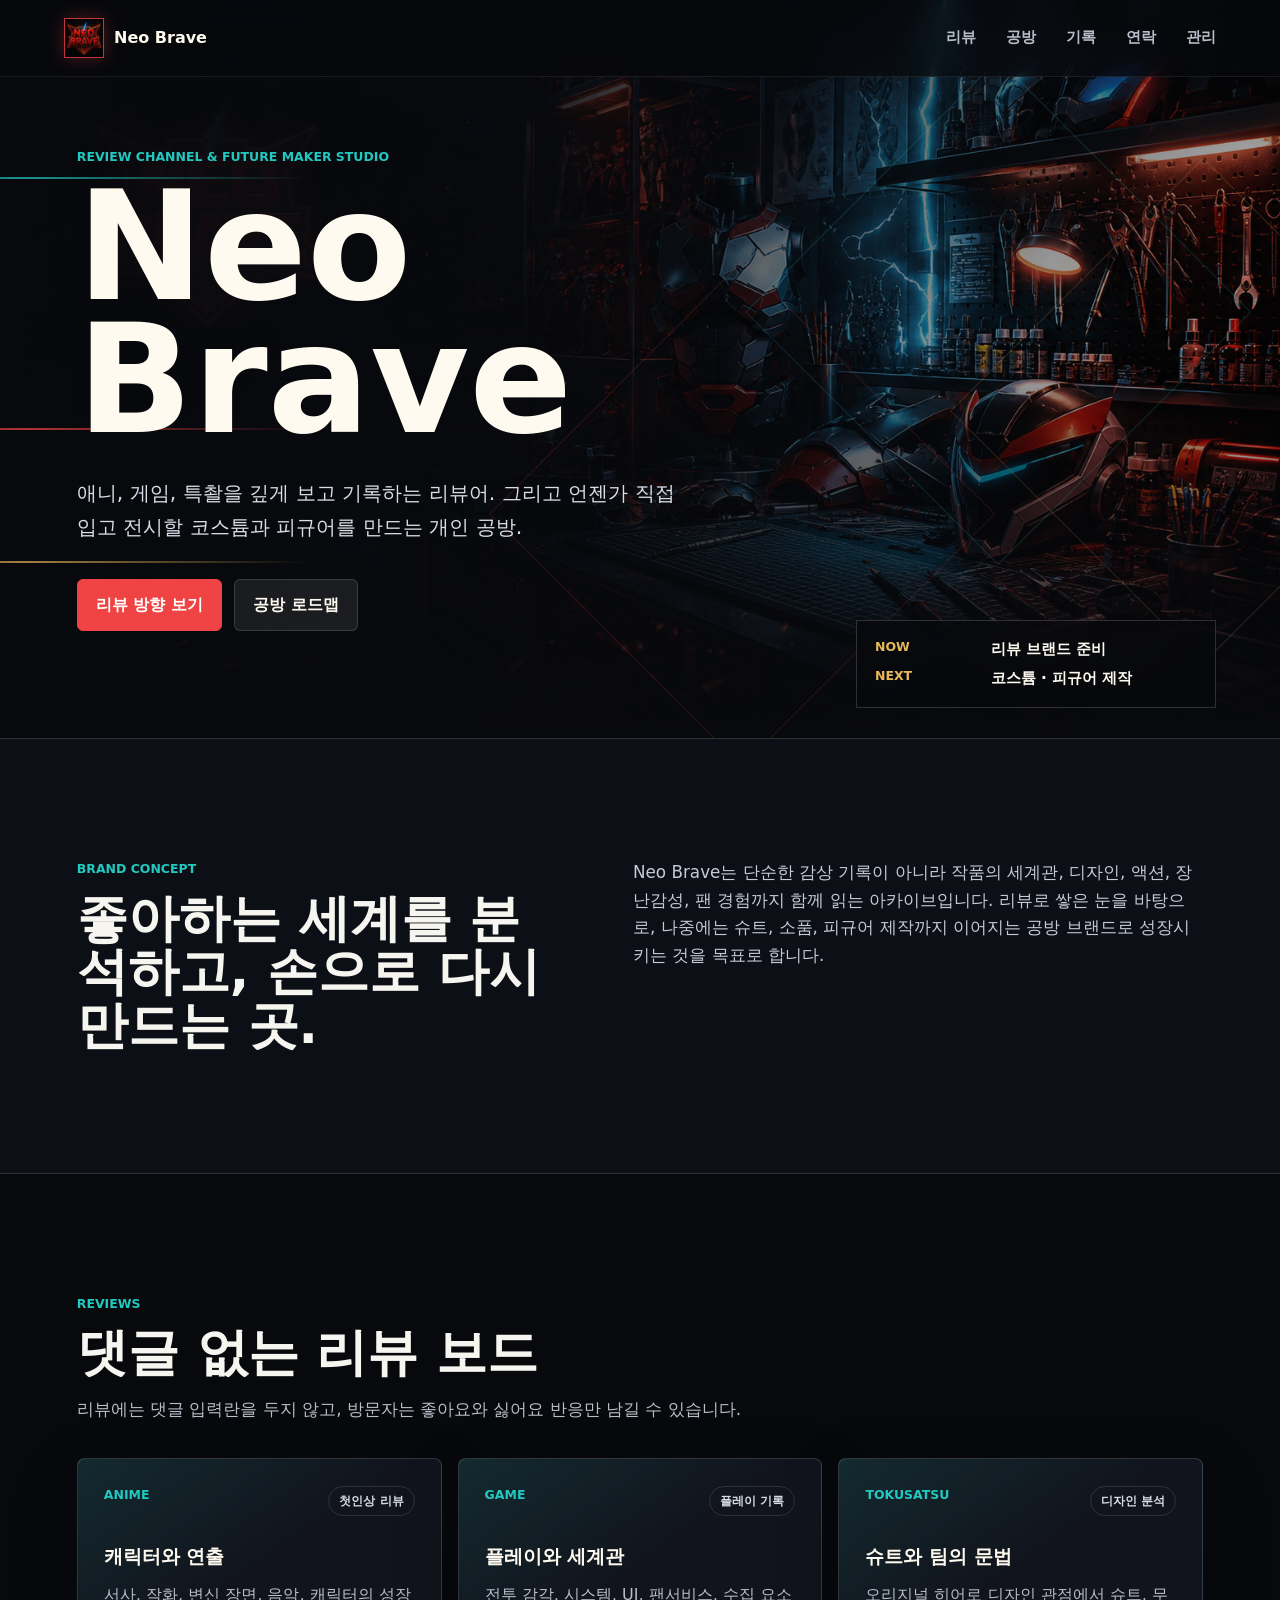
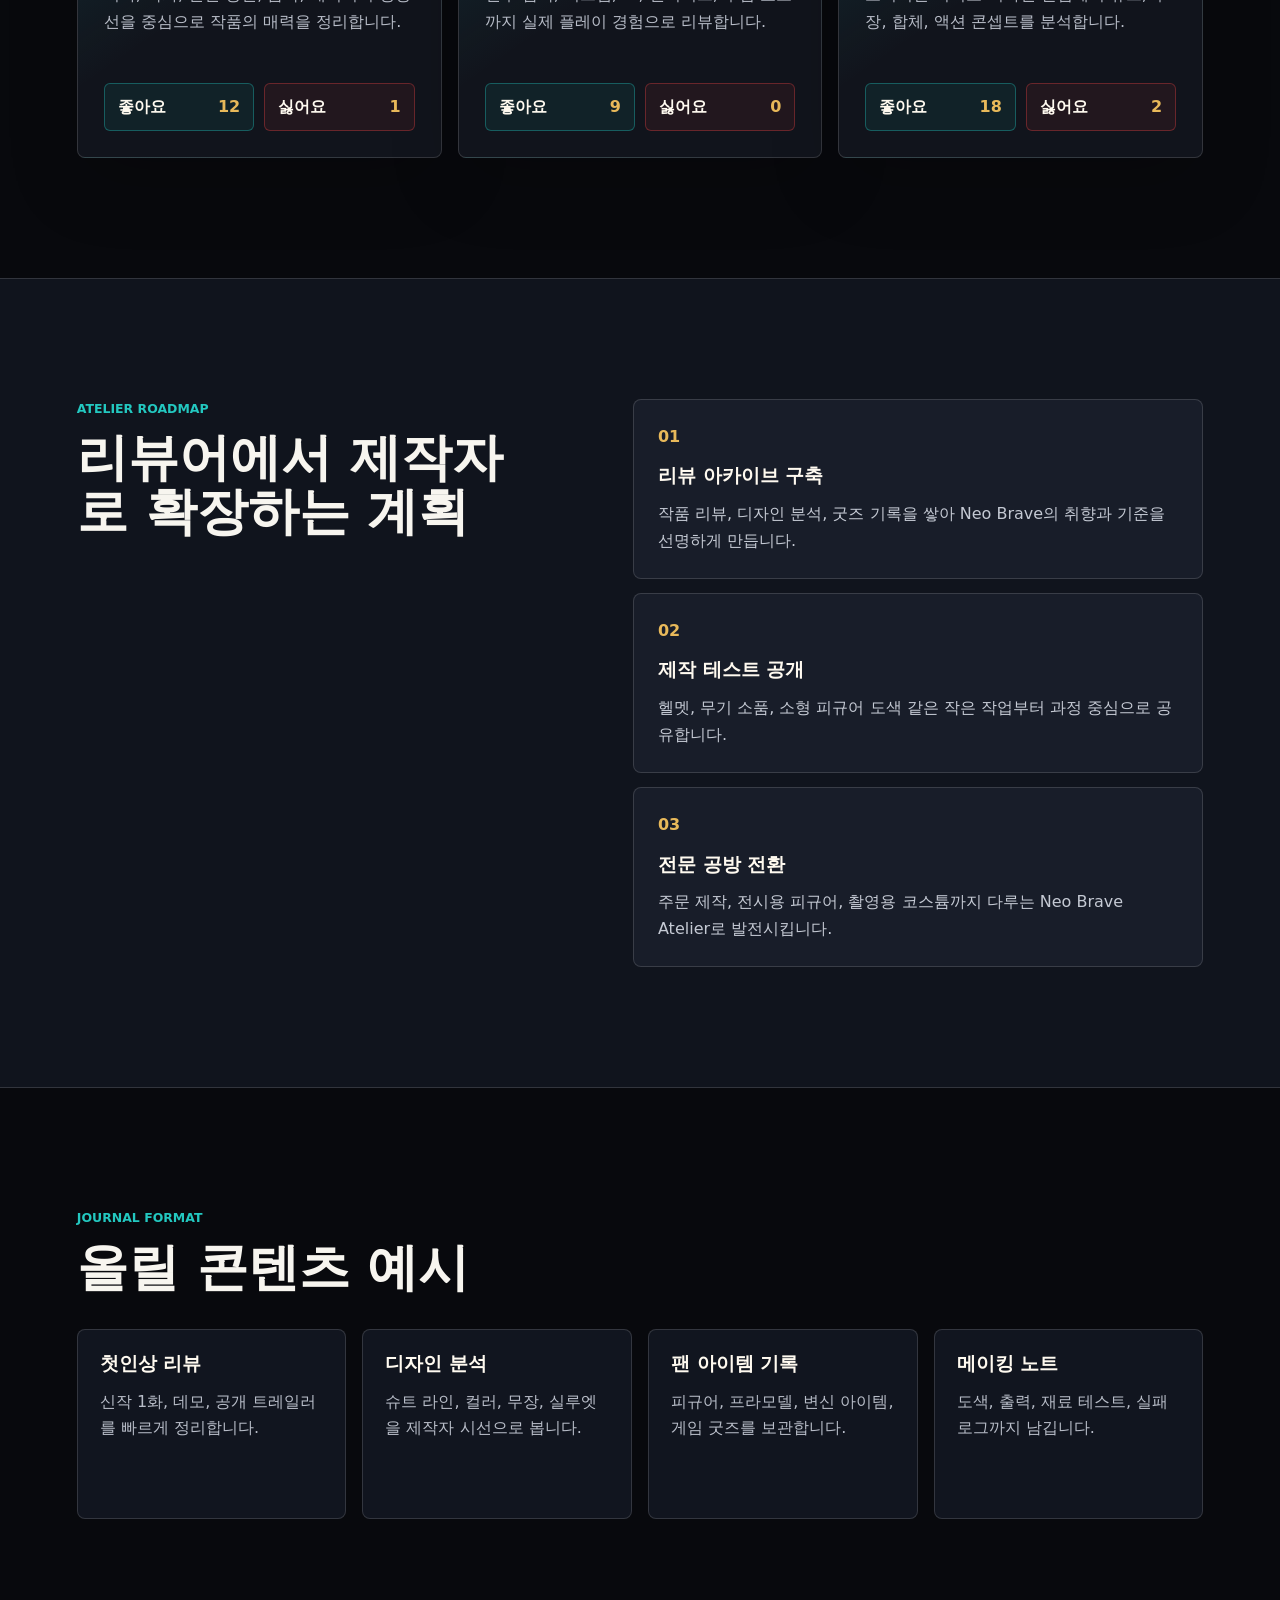
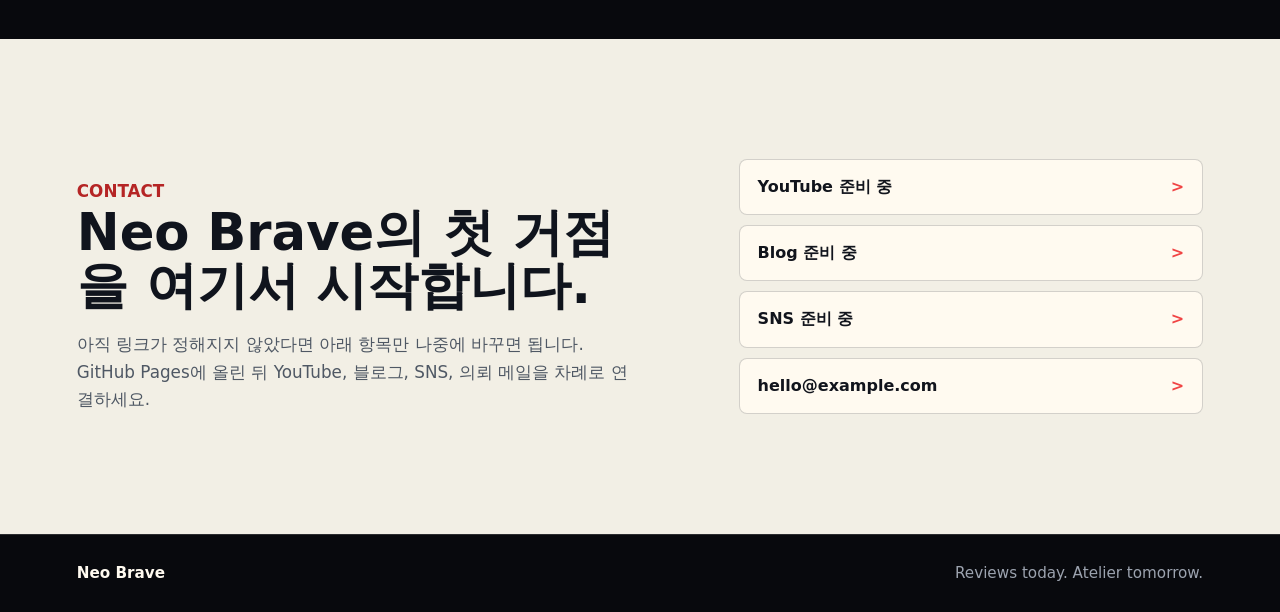
==== commit f1d35e36: "Add files via upload" ====
--- a/index.html
+++ b/index.html
@@ -27,7 +27,7 @@
 
     <main id="top">
       <section class="hero" aria-labelledby="hero-title">
-        <img class="hero-image" src="assets/neo-brave-workshop.png" alt="" />
+        <img class="hero-image" src="assets/neo-brave-workshop-left-logo.png" alt="" />
         <div class="hero-shade" aria-hidden="true"></div>
         <div class="motion-grid" aria-hidden="true">
           <span></span>
@@ -40,7 +40,6 @@
           <span></span>
         </div>
         <div class="hero-content">
-          <div class="hero-logo-lockup" role="img" aria-label="Neo Brave 로고"></div>
           <p class="eyebrow" data-bind="brand.eyebrow">Review Channel & Future Maker Studio</p>
           <h1 id="hero-title" data-bind="brand.heroTitle">Neo Brave</h1>
           <p class="hero-copy" data-bind="brand.heroCopy">
--- a/styles.css
+++ b/styles.css
@@ -10,8 +10,8 @@
   --gold: #e8b95a;
   --white-soft: #fffaf0;
   --max: 1160px;
-  --brand-logo-image: url("assets/neo-brave-logo.svg");
-  --hero-workshop-image: url("assets/neo-brave-workshop.png");
+  --brand-logo-image: url("assets/neo-brave-logo-animated.png"), url("assets/neo-brave-logo.svg");
+  --hero-workshop-image: url("assets/neo-brave-workshop-left-logo.png");
 }
 
 * {
@@ -75,20 +75,9 @@
   color: transparent;
   font-size: 0;
   background-image: var(--brand-logo-image, none);
-  background-size: cover;
+  background-size: cover, cover;
   background-position: center;
   box-shadow: 0 0 18px rgba(240, 68, 68, 0.28);
-}
-
-.brand-symbol::after {
-  content: "";
-  position: absolute;
-  inset: -22% 34% 44% 42%;
-  background: linear-gradient(180deg, transparent, rgba(80, 215, 255, 0.95), #ffffff, transparent);
-  clip-path: polygon(48% 0, 70% 0, 56% 38%, 74% 38%, 34% 100%, 44% 50%, 28% 50%);
-  opacity: 0;
-  filter: drop-shadow(0 0 8px rgba(76, 216, 255, 0.9));
-  animation: lightning-flicker 4.6s steps(1, end) infinite;
 }
 
 .nav-links {
@@ -148,54 +137,6 @@
   position: relative;
   width: min(660px, 100%);
   animation: rise-in 900ms ease both;
-}
-
-.hero-logo-lockup {
-  position: relative;
-  overflow: hidden;
-  display: inline-grid;
-  width: min(280px, 62vw);
-  aspect-ratio: 1 / 1;
-  place-items: center;
-  margin-bottom: 24px;
-  border: 0;
-  border-radius: 0;
-  background:
-    var(--brand-logo-image, linear-gradient(145deg, #151821, #0b1018));
-  background-size: contain;
-  background-position: center;
-  background-repeat: no-repeat;
-  box-shadow:
-    0 0 54px rgba(240, 68, 68, 0.3),
-    0 0 86px rgba(35, 200, 192, 0.12);
-}
-
-.hero-logo-lockup::before,
-.hero-logo-lockup::after {
-  content: "";
-  position: absolute;
-  pointer-events: none;
-}
-
-.hero-logo-lockup::before {
-  inset: -10% 41% 45% 44%;
-  background: linear-gradient(180deg, transparent 0%, rgba(37, 210, 255, 0.75) 34%, #ffffff 50%, rgba(37, 210, 255, 0.9) 68%, transparent 100%);
-  clip-path: polygon(50% 0, 69% 0, 56% 38%, 76% 38%, 30% 100%, 43% 51%, 26% 51%);
-  opacity: 0;
-  filter:
-    drop-shadow(0 0 10px rgba(80, 215, 255, 0.95))
-    drop-shadow(0 0 28px rgba(80, 215, 255, 0.58));
-  animation: lightning-flicker 3.8s steps(1, end) infinite;
-}
-
-.hero-logo-lockup::after {
-  inset: 0;
-  background:
-    radial-gradient(circle at 51% 17%, rgba(107, 227, 255, 0.88), transparent 13%),
-    radial-gradient(circle at 50% 28%, rgba(240, 68, 68, 0.3), transparent 42%);
-  opacity: 0;
-  mix-blend-mode: screen;
-  animation: logo-light-burst 3.8s steps(1, end) infinite;
 }
 
 .motion-grid,
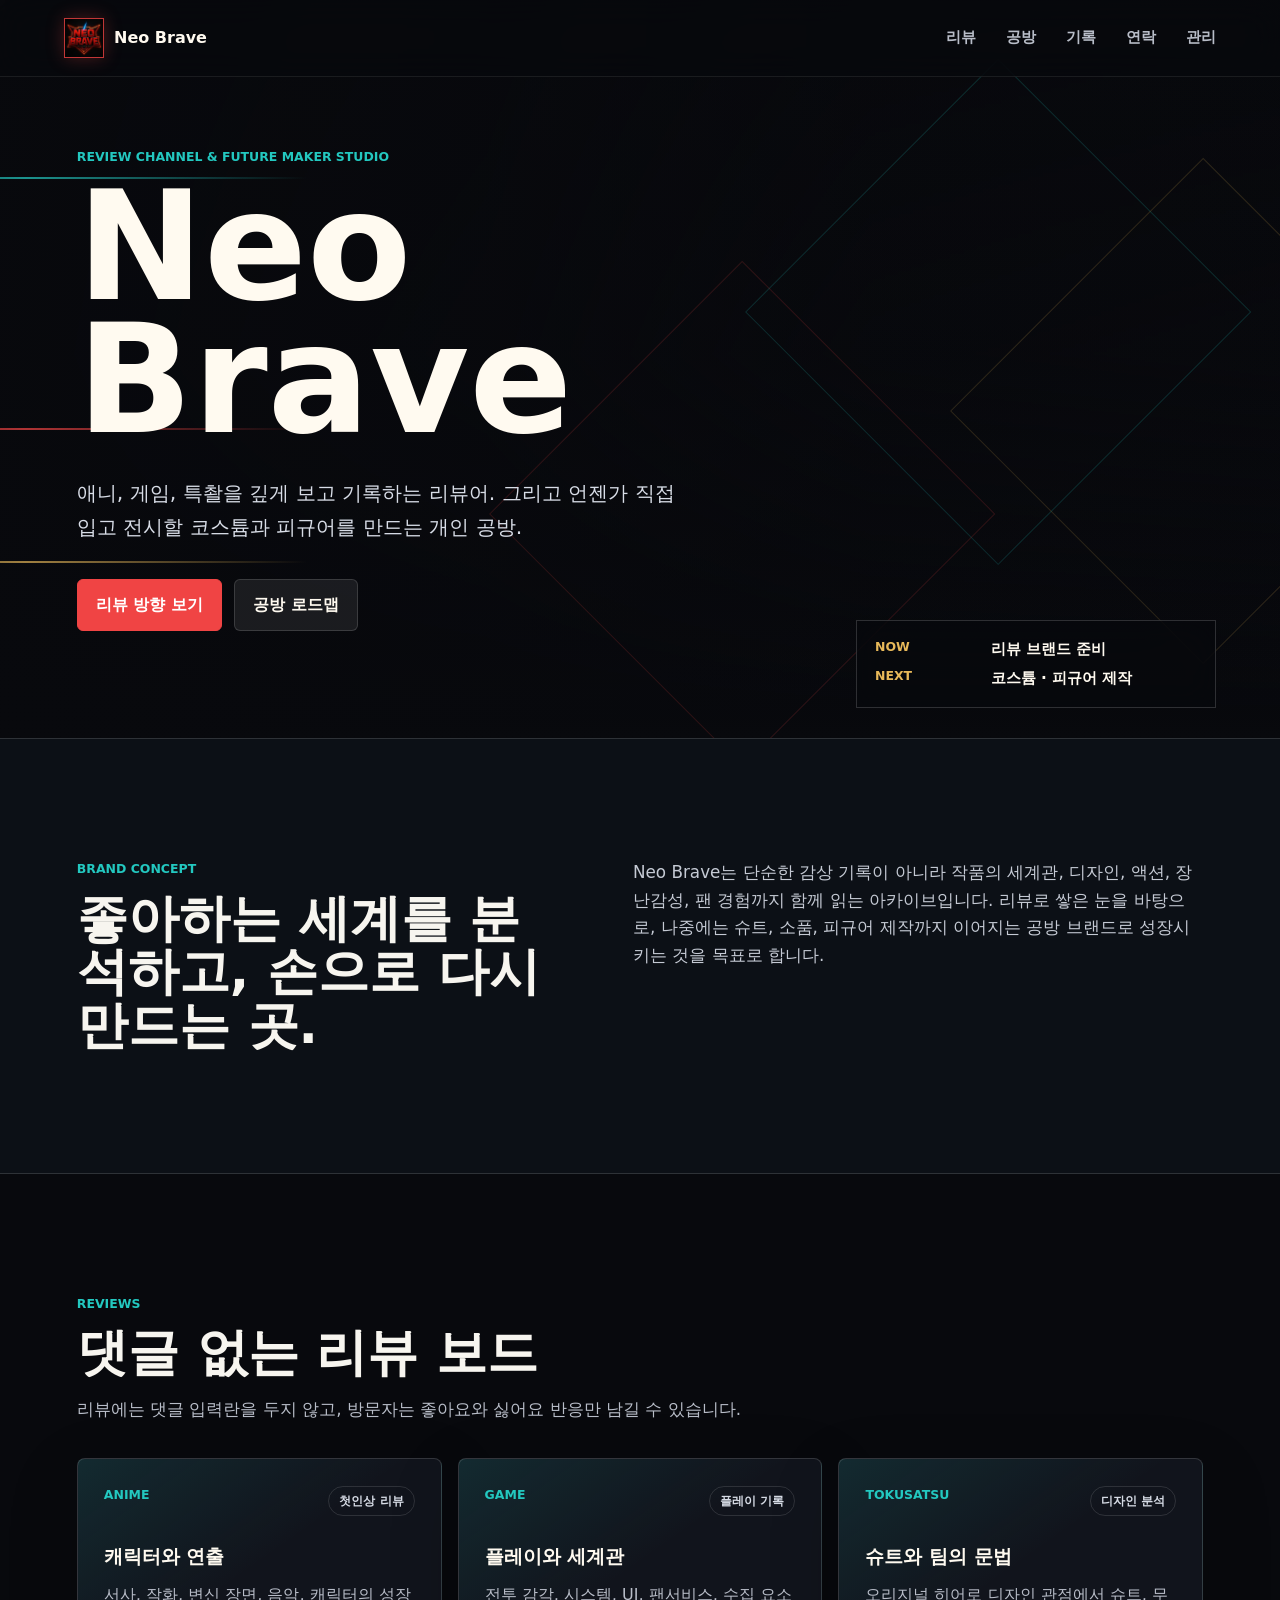
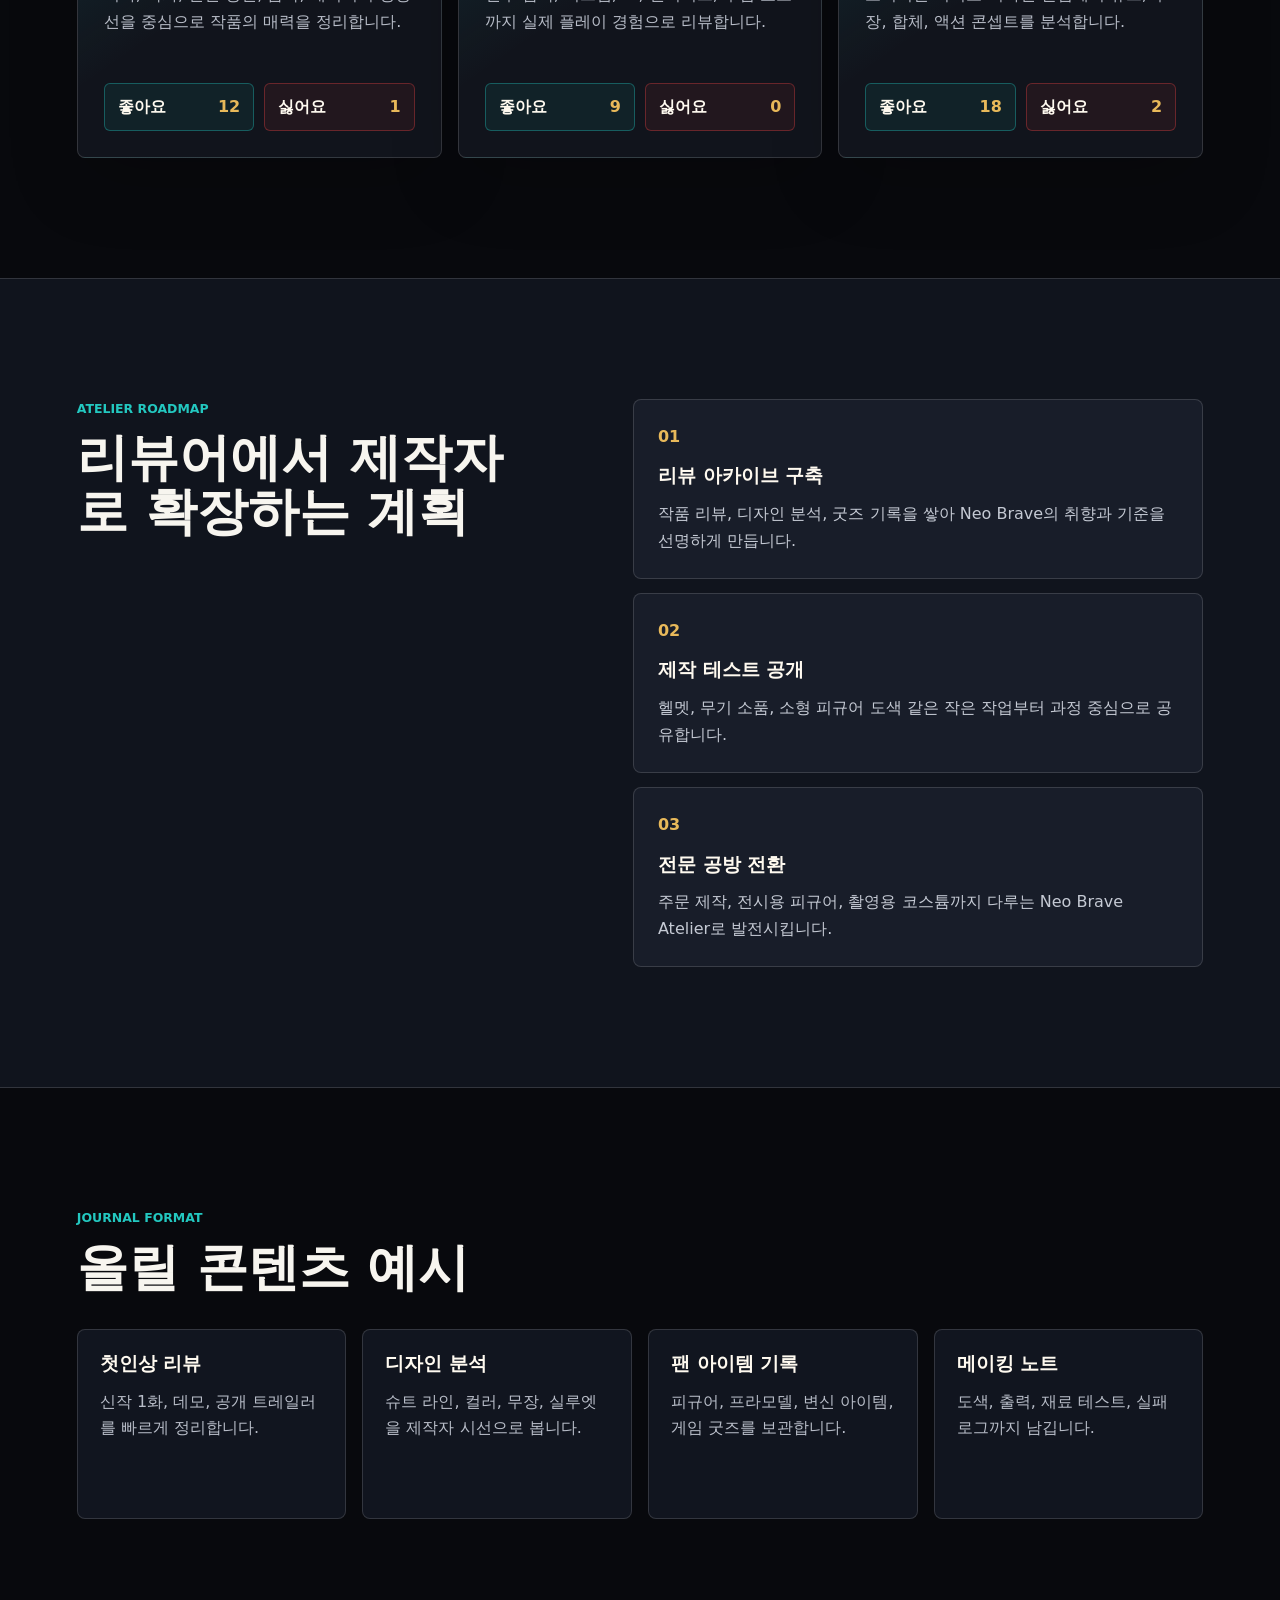
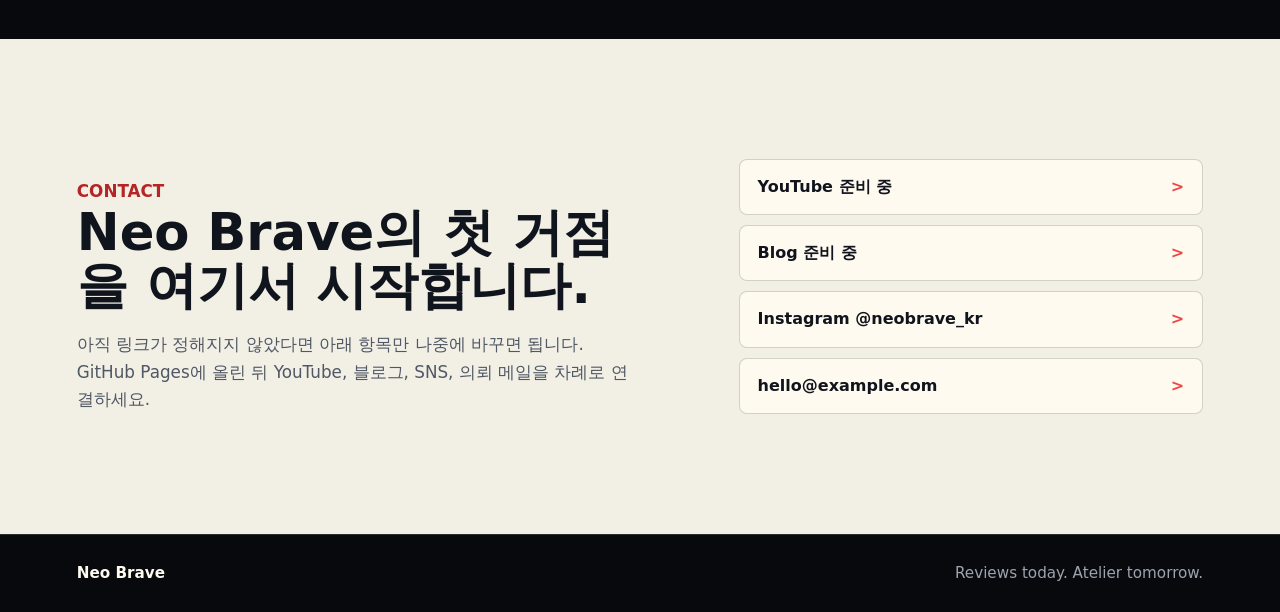
==== commit 171eea7d: "Add files via upload" ====
--- a/index.html
+++ b/index.html
@@ -27,7 +27,7 @@
 
     <main id="top">
       <section class="hero" aria-labelledby="hero-title">
-        <img class="hero-image" src="assets/neo-brave-workshop-left-logo.png" alt="" />
+        <img class="hero-image" src="assets/neo-brave-workshop-final.png" alt="" />
         <div class="hero-shade" aria-hidden="true"></div>
         <div class="motion-grid" aria-hidden="true">
           <span></span>
@@ -158,7 +158,7 @@
           <div class="contact-links" data-contact-list aria-label="외부 링크">
             <a href="#" aria-label="YouTube 링크 준비 중">YouTube 준비 중</a>
             <a href="#" aria-label="Blog 링크 준비 중">Blog 준비 중</a>
-            <a href="#" aria-label="SNS 링크 준비 중">SNS 준비 중</a>
+            <a href="https://www.instagram.com/neobrave_kr/" aria-label="Neo Brave Instagram">Instagram @neobrave_kr</a>
             <a href="mailto:hello@example.com">hello@example.com</a>
           </div>
         </div>
--- a/styles.css
+++ b/styles.css
@@ -11,7 +11,7 @@
   --white-soft: #fffaf0;
   --max: 1160px;
   --brand-logo-image: url("assets/neo-brave-logo-animated.png"), url("assets/neo-brave-logo.svg");
-  --hero-workshop-image: url("assets/neo-brave-workshop-left-logo.png");
+  --hero-workshop-image: url("assets/neo-brave-workshop-final.png");
 }
 
 * {
@@ -80,6 +80,16 @@
   box-shadow: 0 0 18px rgba(240, 68, 68, 0.28);
 }
 
+.brand-symbol::after {
+  content: "";
+  position: absolute;
+  inset: -30%;
+  background: linear-gradient(110deg, transparent 35%, rgba(255, 244, 204, 0.9) 48%, rgba(70, 214, 255, 0.55) 53%, transparent 66%);
+  mix-blend-mode: screen;
+  transform: translateX(-88%) rotate(8deg);
+  animation: mark-shine 3.6s ease-in-out infinite;
+}
+
 .nav-links {
   display: flex;
   align-items: center;
@@ -110,6 +120,25 @@
   background-position: center right;
 }
 
+.hero::before {
+  content: "";
+  position: absolute;
+  left: clamp(300px, 32vw, 660px);
+  top: clamp(84px, 10vh, 130px);
+  z-index: -1;
+  width: clamp(210px, 19vw, 360px);
+  height: clamp(130px, 13vw, 250px);
+  pointer-events: none;
+  background:
+    linear-gradient(112deg, transparent 26%, rgba(255, 238, 192, 0) 40%, rgba(255, 238, 192, 0.72) 49%, rgba(69, 215, 255, 0.48) 55%, transparent 68%),
+    radial-gradient(circle at 52% 28%, rgba(53, 208, 255, 0.36), transparent 40%);
+  filter: blur(9px);
+  mix-blend-mode: screen;
+  opacity: 0;
+  transform: translateX(-38%) skewX(-14deg);
+  animation: embedded-logo-shine 4.4s ease-in-out infinite;
+}
+
 .hero-image,
 .hero-shade {
   position: absolute;
@@ -129,7 +158,7 @@
 .hero-shade {
   z-index: -2;
   background:
-    linear-gradient(90deg, rgba(8, 9, 13, 0.96) 0%, rgba(8, 9, 13, 0.72) 42%, rgba(8, 9, 13, 0.12) 100%),
+    linear-gradient(90deg, rgba(8, 9, 13, 0.96) 0%, rgba(8, 9, 13, 0.7) 38%, rgba(8, 9, 13, 0.22) 68%, rgba(8, 9, 13, 0.1) 100%),
     linear-gradient(180deg, rgba(8, 9, 13, 0.42) 0%, rgba(8, 9, 13, 0.08) 48%, #08090d 100%);
 }
 
@@ -796,6 +825,42 @@
   }
 }
 
+@keyframes mark-shine {
+  0%,
+  45% {
+    opacity: 0;
+    transform: translateX(-88%) rotate(8deg);
+  }
+
+  58% {
+    opacity: 0.9;
+  }
+
+  78%,
+  100% {
+    opacity: 0;
+    transform: translateX(88%) rotate(8deg);
+  }
+}
+
+@keyframes embedded-logo-shine {
+  0%,
+  34% {
+    opacity: 0;
+    transform: translateX(-42%) skewX(-14deg);
+  }
+
+  48% {
+    opacity: 0.78;
+  }
+
+  64%,
+  100% {
+    opacity: 0;
+    transform: translateX(34%) skewX(-14deg);
+  }
+}
+
 @keyframes rise-in {
   from {
     opacity: 0;
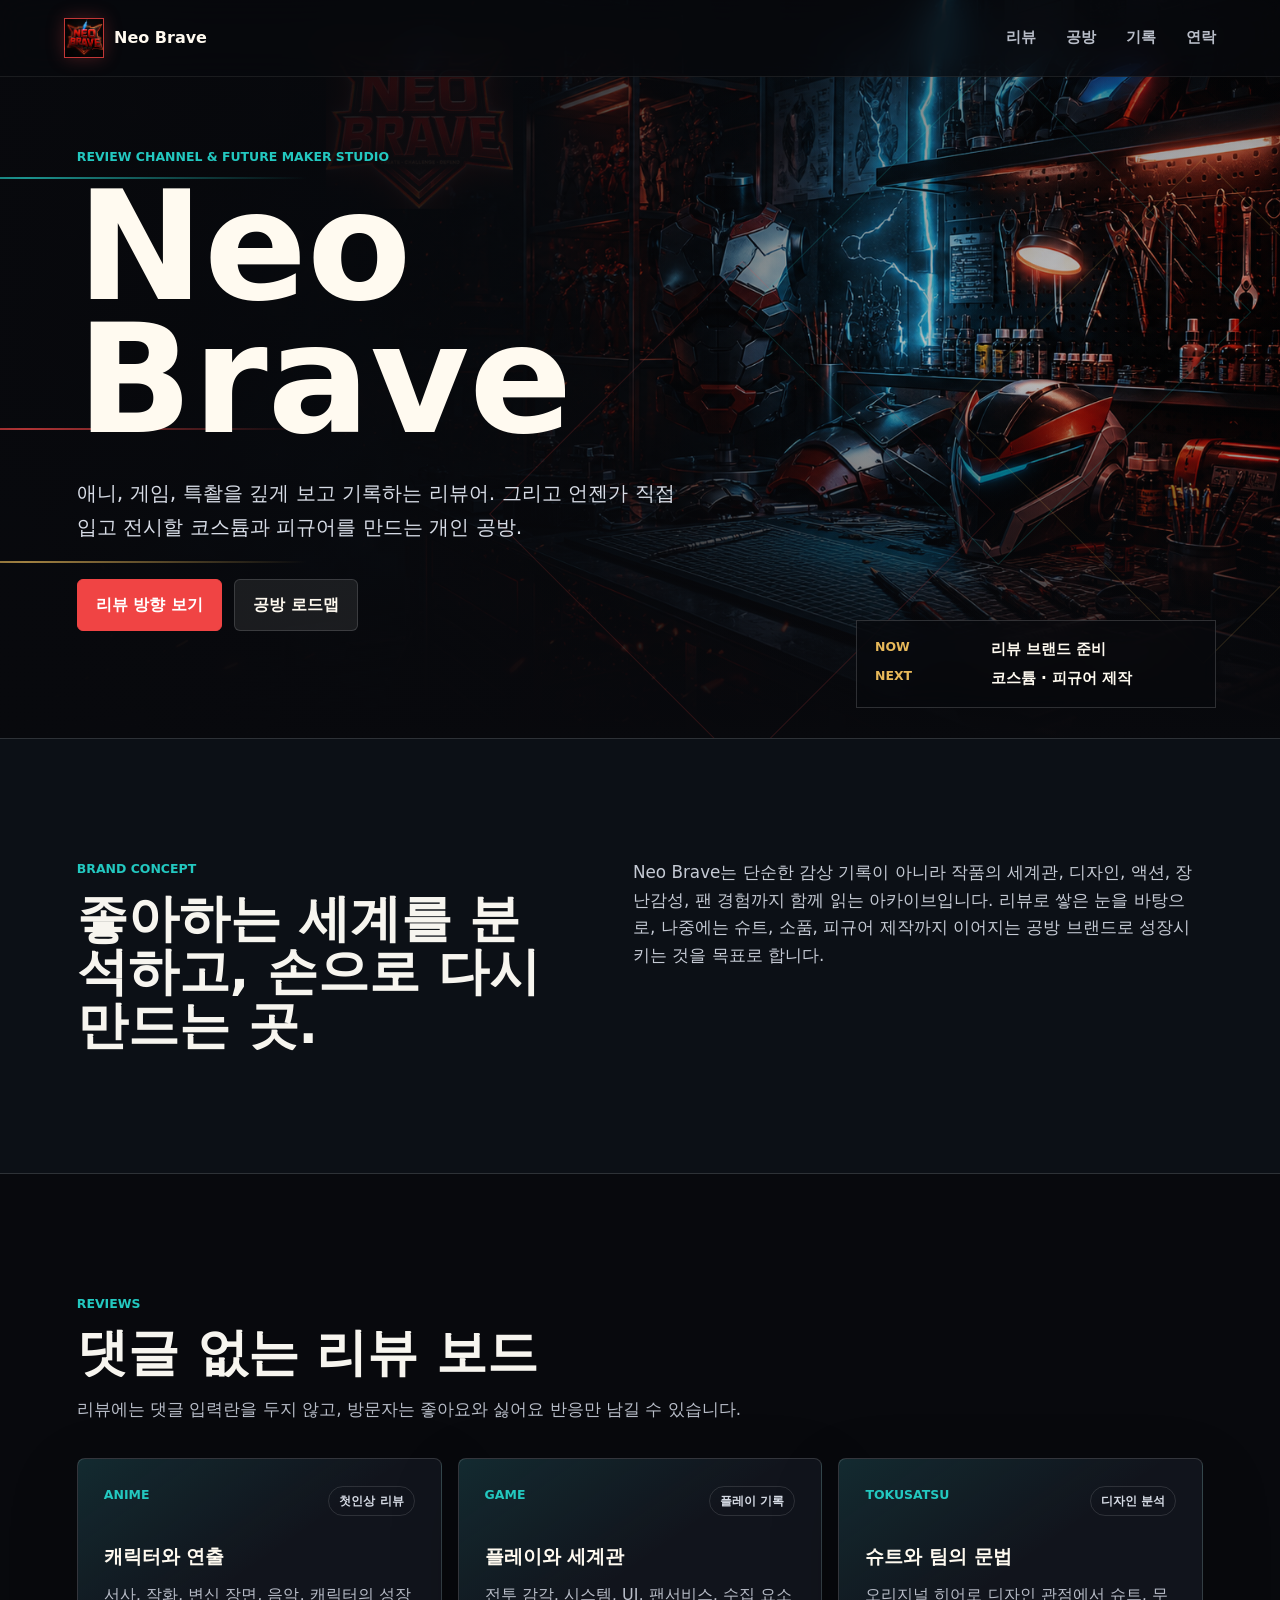
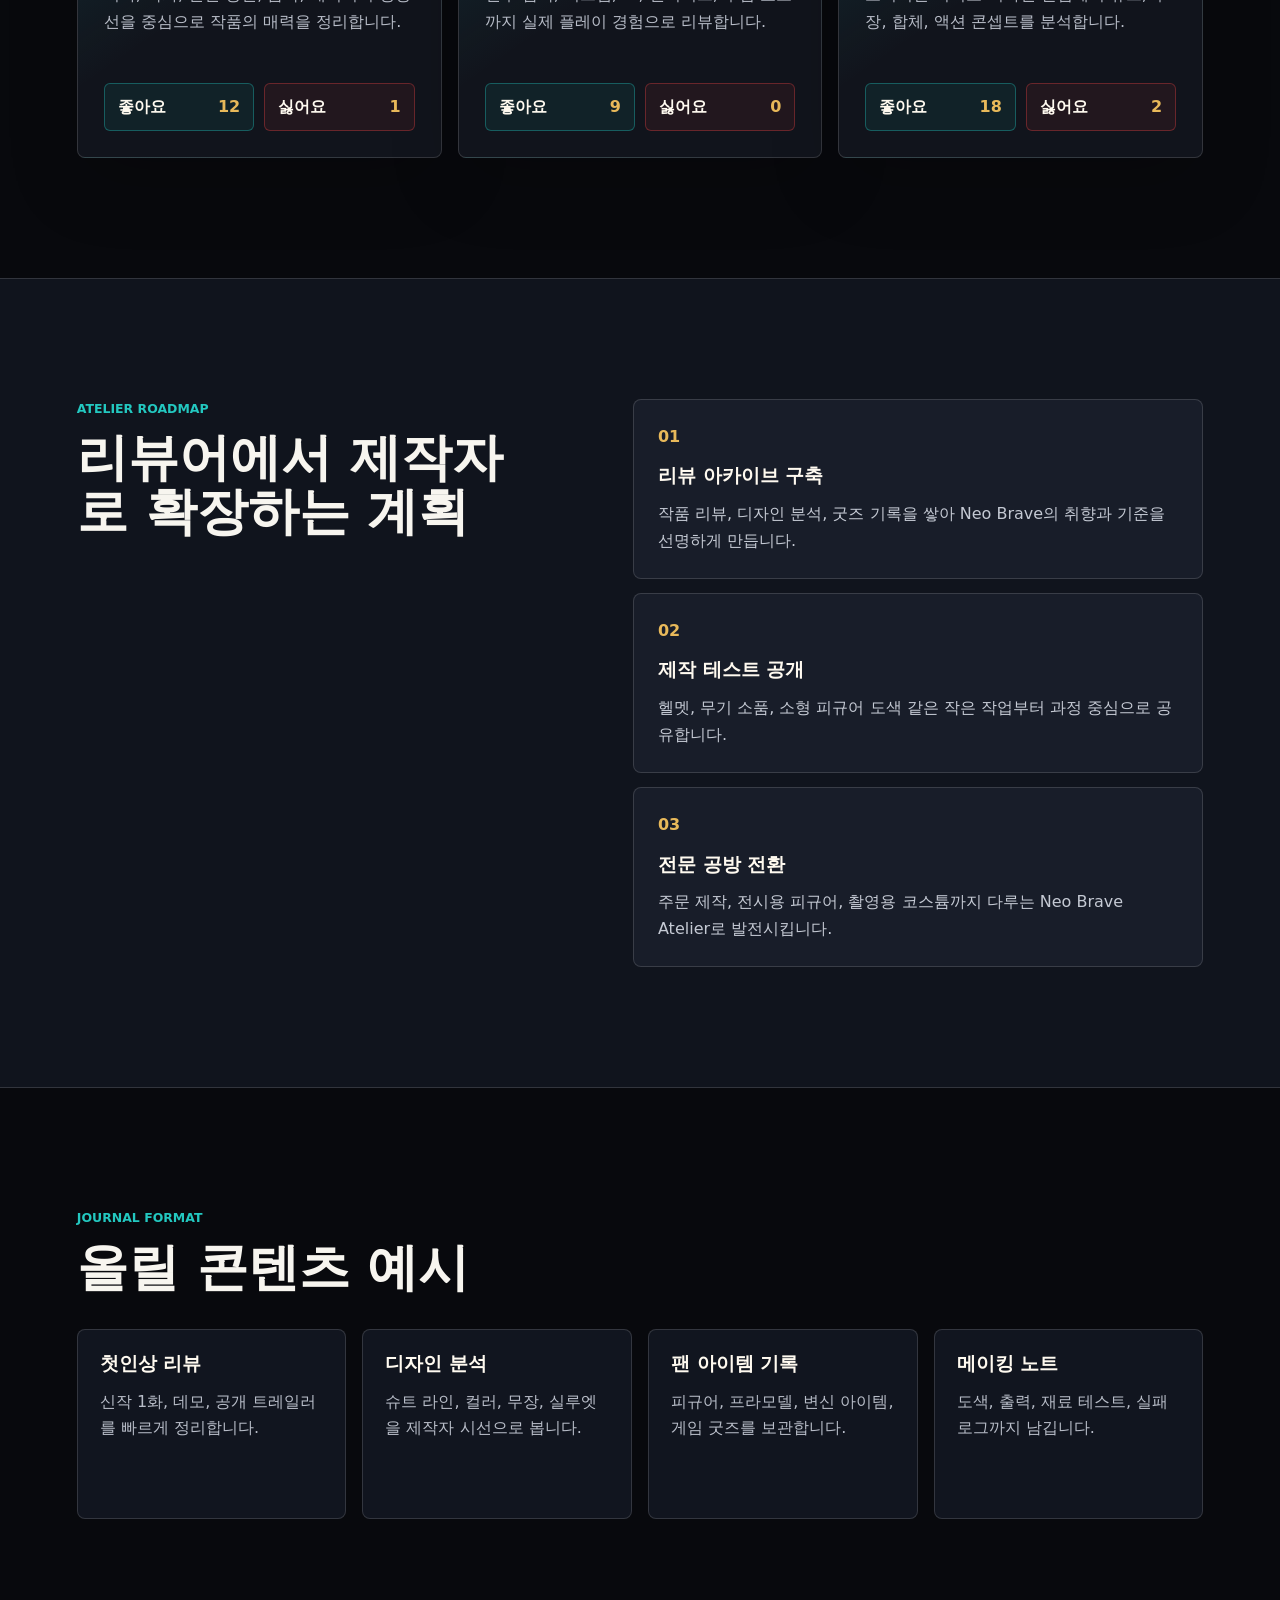
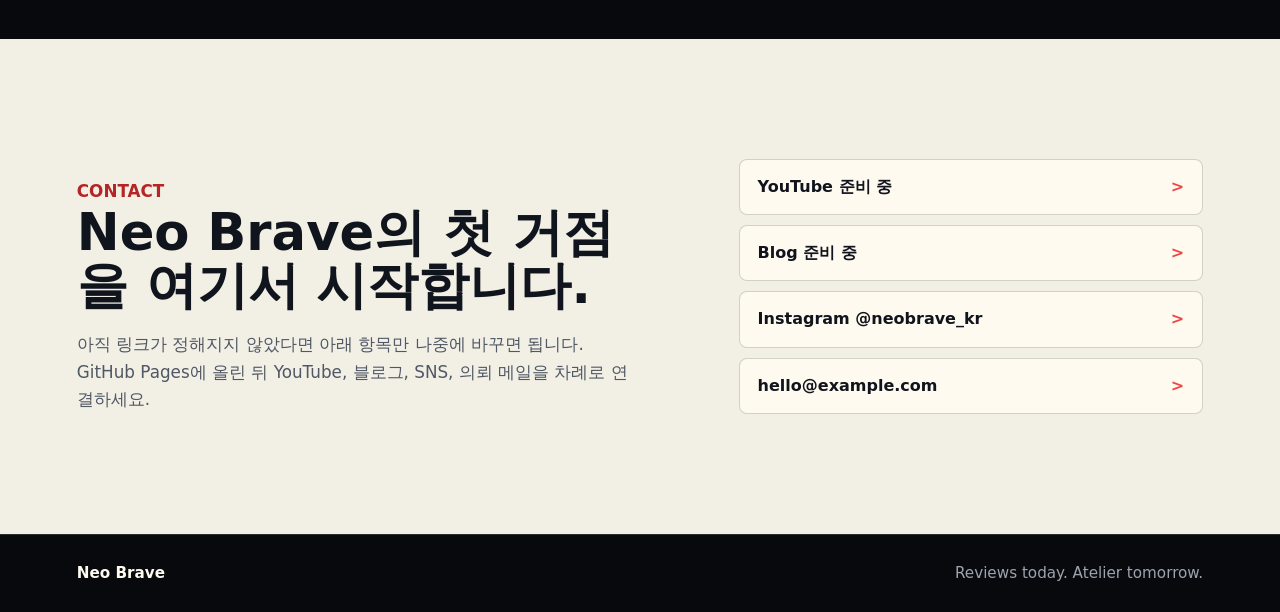
==== commit f0260828: "Add files via upload" ====
--- a/index.html
+++ b/index.html
@@ -21,7 +21,6 @@
         <a href="#atelier">공방</a>
         <a href="#journal">기록</a>
         <a href="#contact">연락</a>
-        <a href="admin.html">관리</a>
       </nav>
     </header>
 
@@ -86,7 +85,7 @@
             <article class="review-card is-loading">
               <span class="card-label">Loading</span>
               <h3>리뷰를 불러오는 중</h3>
-              <p>관리창에서 새 리뷰를 추가할 수 있습니다.</p>
+              <p>리뷰 데이터를 준비하는 중입니다.</p>
             </article>
           </div>
         </div>
--- a/styles.css
+++ b/styles.css
@@ -104,6 +104,20 @@
 }
 
 .nav-links a:hover {
+  color: var(--teal);
+}
+
+.nav-button {
+  padding: 0;
+  border: 0;
+  background: transparent;
+  color: inherit;
+  font: inherit;
+  font-weight: 700;
+  cursor: pointer;
+}
+
+.nav-button:hover {
   color: var(--teal);
 }
 
@@ -660,6 +674,65 @@
   padding: 128px clamp(20px, 6vw, 78px) 80px;
 }
 
+.admin-login-shell {
+  min-height: 100svh;
+  display: grid;
+  align-items: center;
+  padding: 128px clamp(20px, 6vw, 78px) 80px;
+}
+
+.admin-login-card {
+  width: min(520px, 100%);
+  margin: 0 auto;
+  padding: clamp(24px, 5vw, 42px);
+  border: 1px solid var(--line);
+  border-radius: 8px;
+  background: rgba(17, 20, 28, 0.94);
+  box-shadow: 0 26px 80px rgba(0, 0, 0, 0.28);
+}
+
+.admin-login-card h1 {
+  font-size: clamp(2.6rem, 7vw, 4.6rem);
+}
+
+.admin-login-card p:not(.eyebrow) {
+  margin: 18px 0 0;
+  color: var(--muted);
+}
+
+.admin-login-card form {
+  display: grid;
+  gap: 14px;
+  margin-top: 26px;
+}
+
+.admin-login-card label {
+  display: grid;
+  gap: 8px;
+  color: #d5d9e2;
+  font-size: 0.92rem;
+  font-weight: 800;
+}
+
+.admin-login-card input {
+  width: 100%;
+  border: 1px solid rgba(255, 255, 255, 0.14);
+  border-radius: 6px;
+  background: #090d14;
+  color: var(--text);
+  font: inherit;
+  padding: 12px 13px;
+}
+
+.admin-auth-status {
+  min-height: 1.5em;
+  font-weight: 800;
+}
+
+.admin-auth-status.is-error {
+  color: #ffb6b6;
+}
+
 .admin-hero,
 .admin-grid {
   width: min(var(--max), 100%);
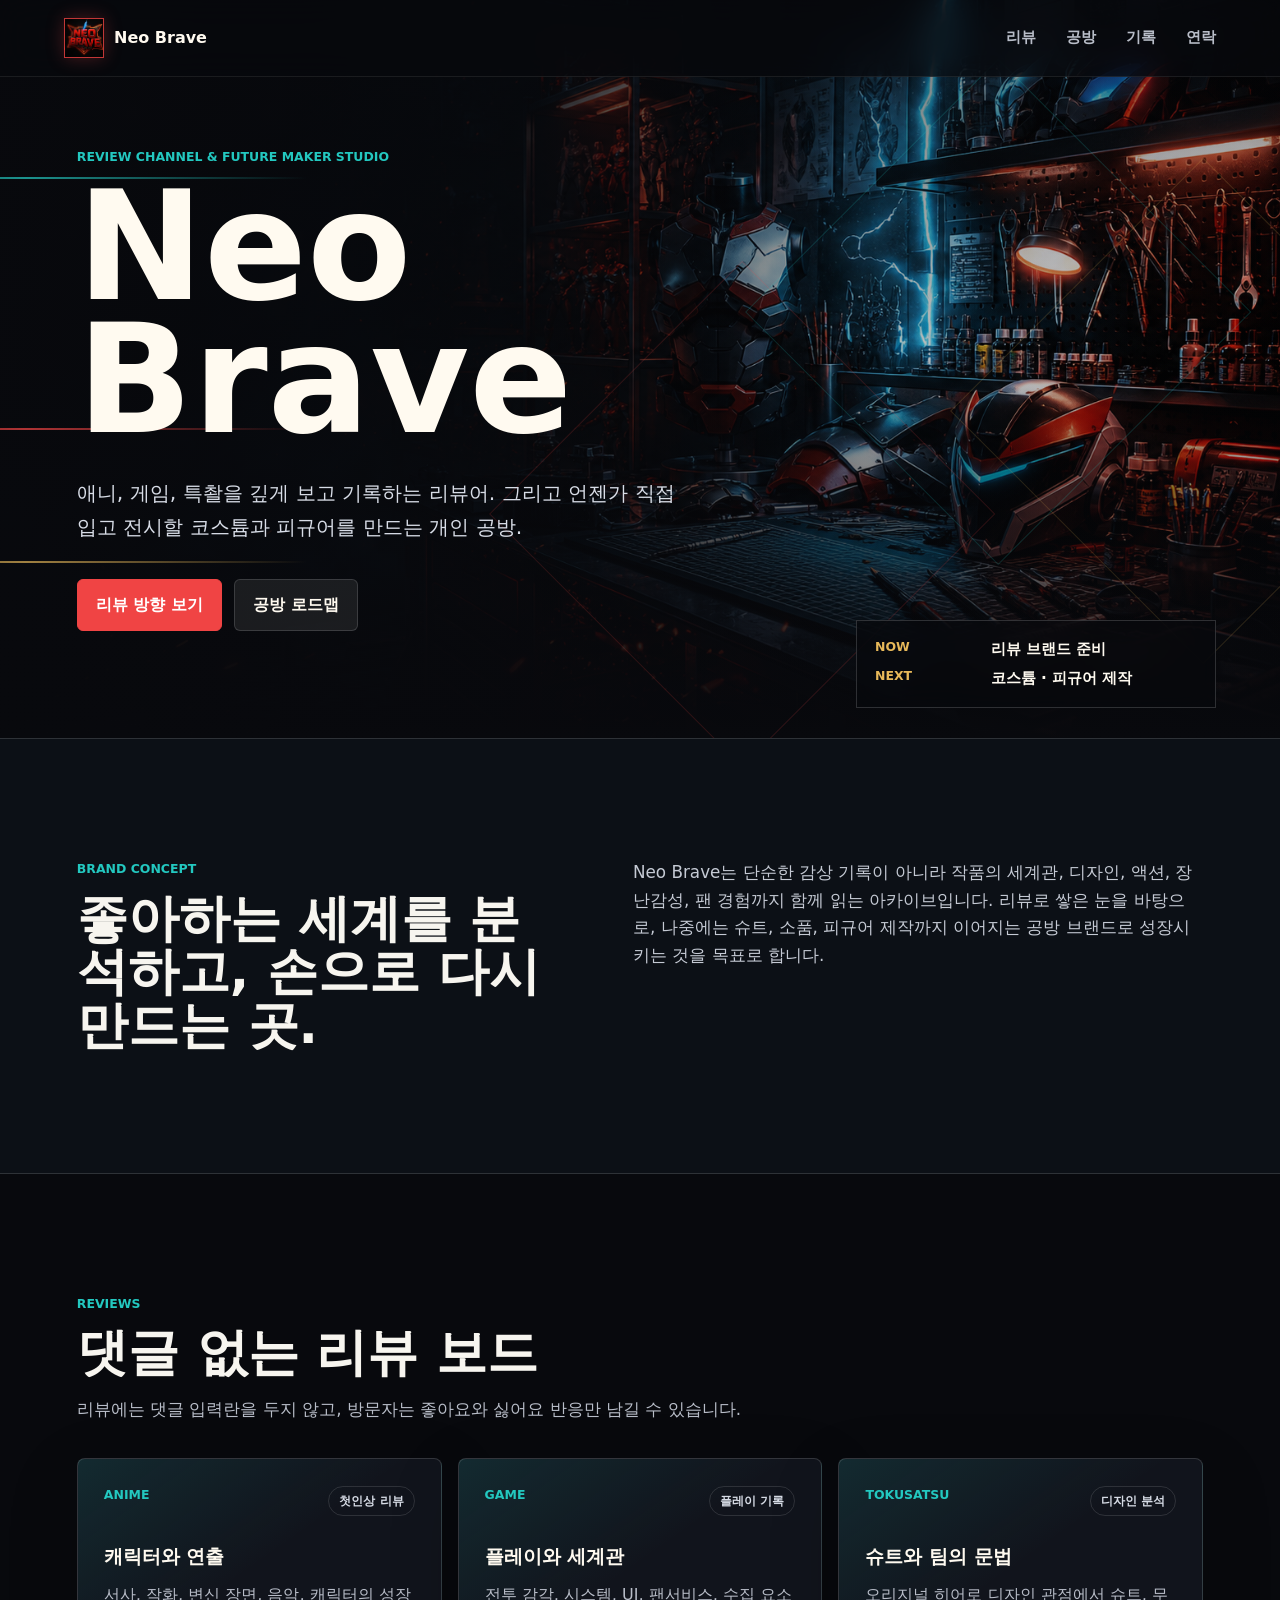
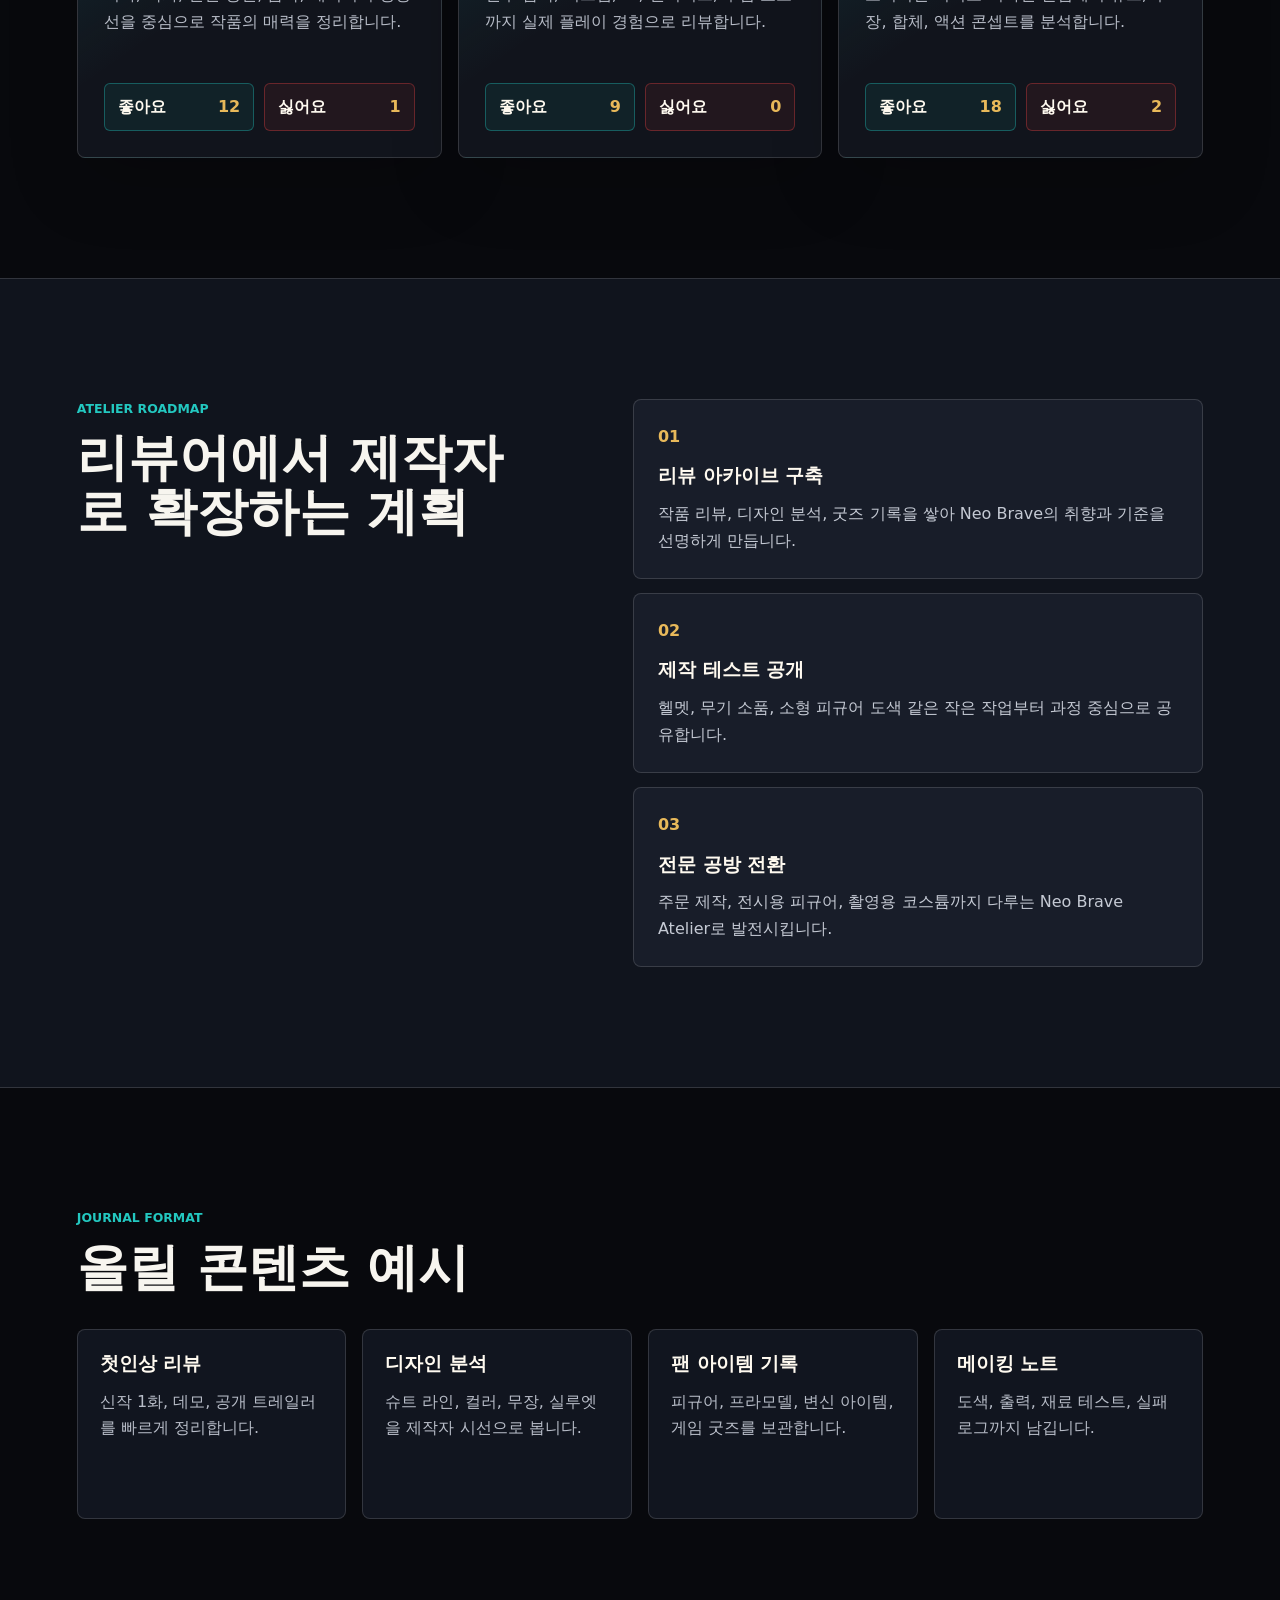
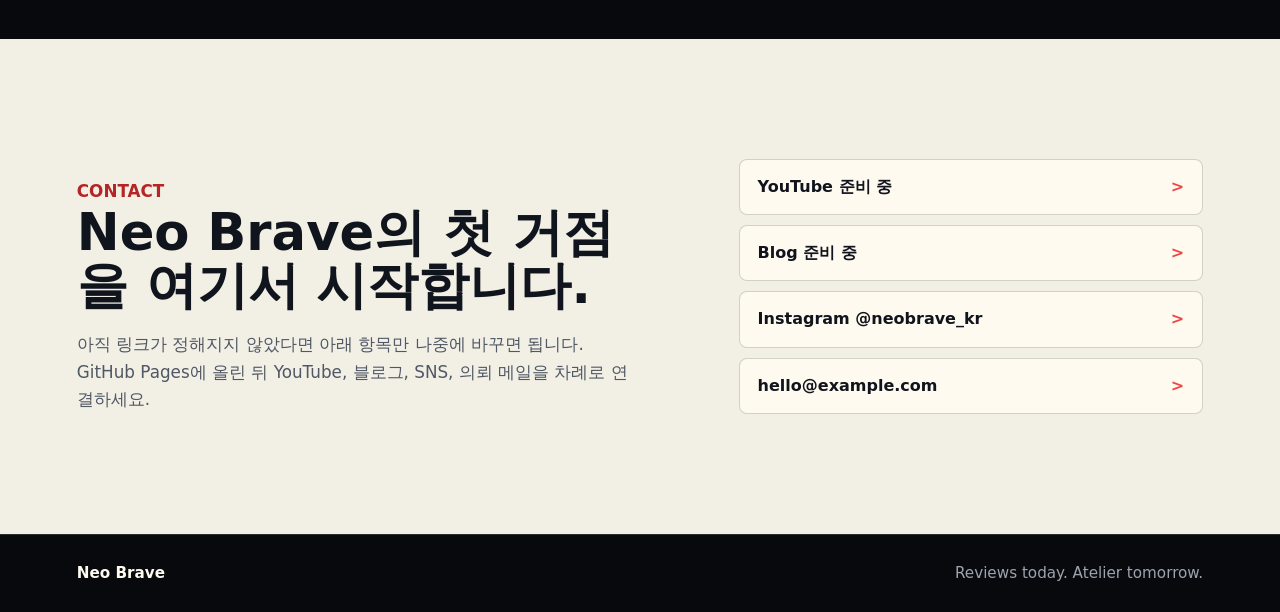
==== commit 88aff183: "Add files via upload" ====
--- a/index.html
+++ b/index.html
@@ -26,7 +26,7 @@
 
     <main id="top">
       <section class="hero" aria-labelledby="hero-title">
-        <img class="hero-image" src="assets/neo-brave-workshop-final.png" alt="" />
+        <img class="hero-image" src="assets/neo-brave-workshop.png" alt="" />
         <div class="hero-shade" aria-hidden="true"></div>
         <div class="motion-grid" aria-hidden="true">
           <span></span>
--- a/styles.css
+++ b/styles.css
@@ -11,11 +11,15 @@
   --white-soft: #fffaf0;
   --max: 1160px;
   --brand-logo-image: url("assets/neo-brave-logo-animated.png"), url("assets/neo-brave-logo.svg");
-  --hero-workshop-image: url("assets/neo-brave-workshop-final.png");
+  --hero-workshop-image: url("assets/neo-brave-workshop.png");
 }
 
 * {
   box-sizing: border-box;
+}
+
+[hidden] {
+  display: none !important;
 }
 
 html {
@@ -733,6 +737,21 @@
   color: #ffb6b6;
 }
 
+.admin-reset-code {
+  margin-top: 10px;
+  padding: 0;
+  border: 0;
+  background: transparent;
+  color: var(--gold);
+  font: inherit;
+  font-weight: 800;
+  cursor: pointer;
+}
+
+.admin-reset-code:hover {
+  color: var(--teal);
+}
+
 .admin-hero,
 .admin-grid {
   width: min(var(--max), 100%);
